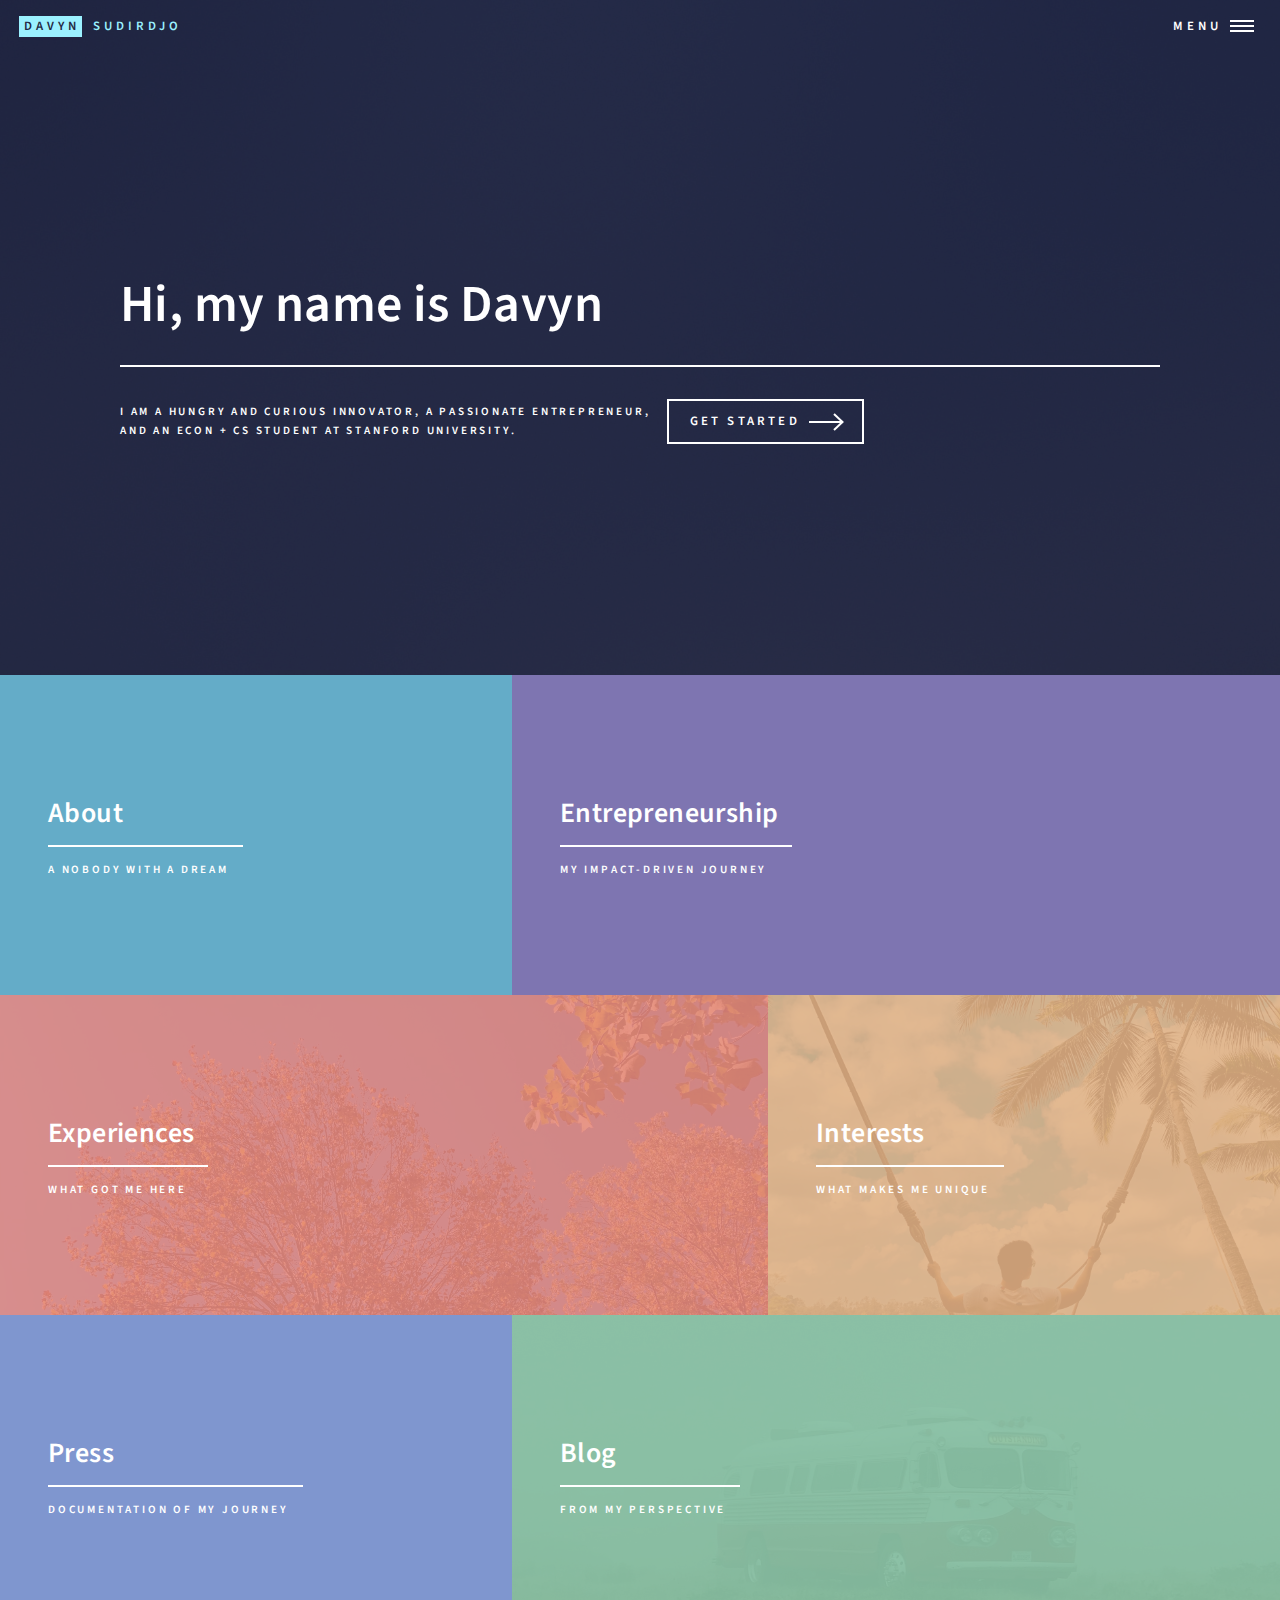
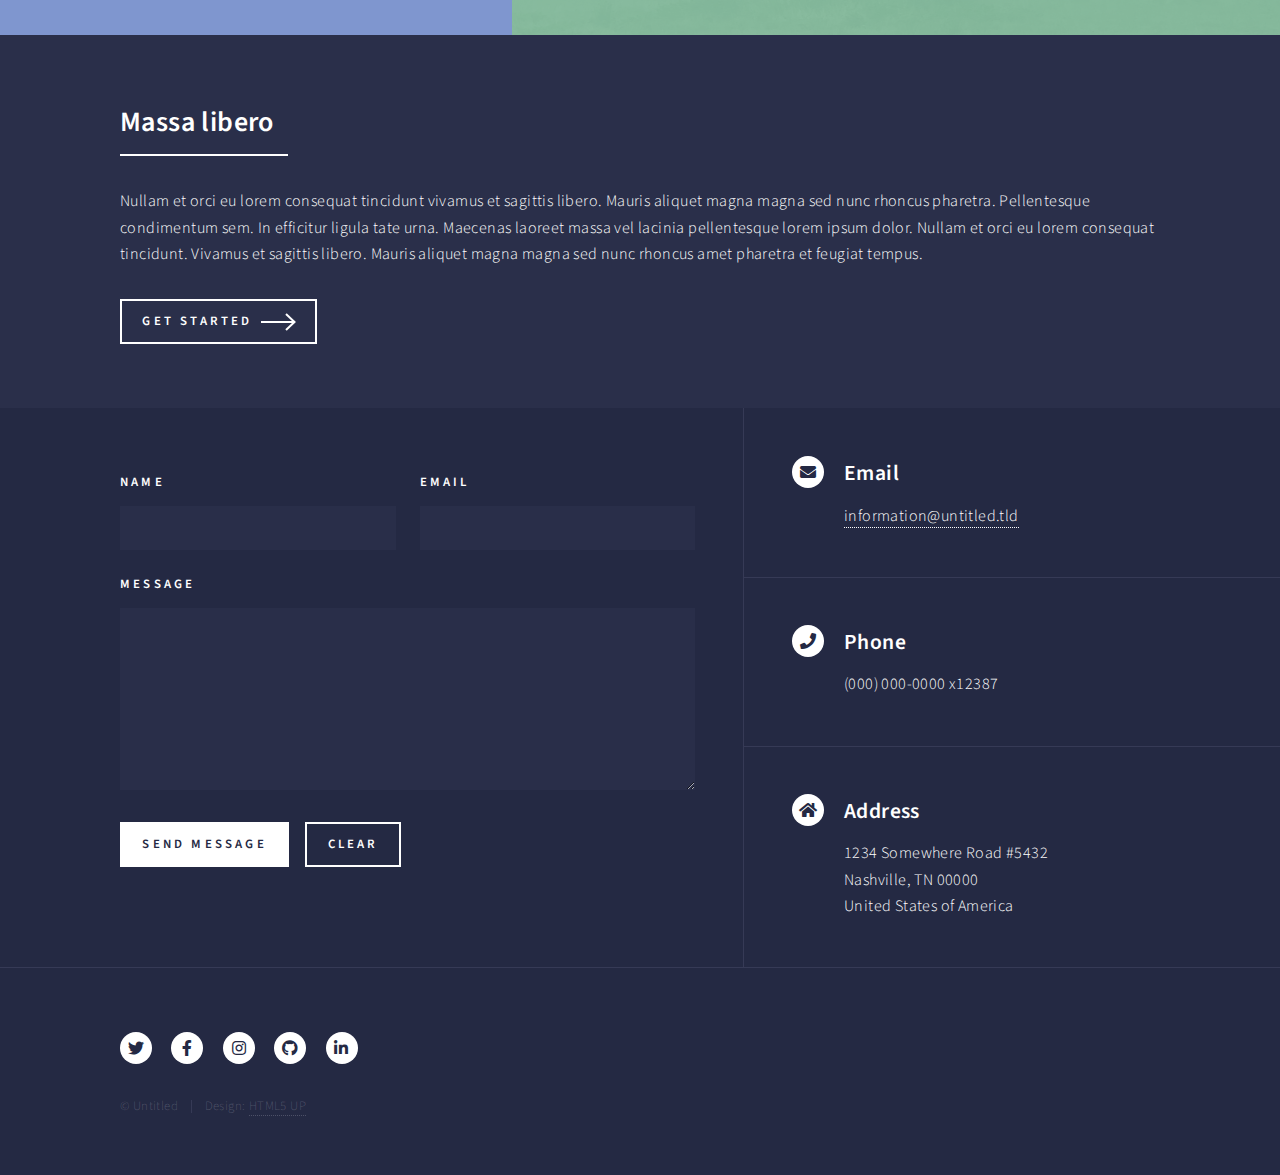
==== index.html @ ccf91339 "Initial Commit" ====
<!DOCTYPE HTML>
<!--
	Forty by HTML5 UP
	html5up.net | @ajlkn
	Free for personal and commercial use under the CCA 3.0 license (html5up.net/license)
-->
<html>
	<head>
		<title>Forty by HTML5 UP</title>
		<meta charset="utf-8" />
		<meta name="viewport" content="width=device-width, initial-scale=1, user-scalable=no" />
		<link rel="stylesheet" href="assets/css/main.css" />
		<noscript><link rel="stylesheet" href="assets/css/noscript.css" /></noscript>
	</head>
	<body class="is-preload">

		<!-- Wrapper -->
			<div id="wrapper">

				<!-- Header -->
					<header id="header" class="alt">
						<a href="index.html" class="logo"><strong>Davyn</strong> <span>Sudirdjo</span></a>
						<nav>
							<a href="#menu">Menu</a>
						</nav>
					</header>

				<!-- Menu -->
					<nav id="menu">
						<ul class="links">
							<li><a href="index.html">Home</a></li>
							<li><a href="landing.html">Landing</a></li>
							<li><a href="generic.html">Generic</a></li>
							<li><a href="elements.html">Elements</a></li>
						</ul>
						<ul class="actions stacked">
							<li><a href="#" class="button primary fit">Get Started</a></li>
							<li><a href="#" class="button fit">Log In</a></li>
						</ul>
					</nav>

				<!-- Banner -->
					<section id="banner" class="major">
						<div class="inner">
							<header class="major">
								<h1>Hi, my name is Davyn</h1>
							</header>
							<div class="content">
								<p>I am a hungry and curious innovator, a passionate entrepreneur, <br />
								and an econ + CS student at Stanford University.</p>
								<ul class="actions">
									<li><a href="#one" class="button next scrolly">Get Started</a></li>
								</ul>
							</div>
						</div>
					</section>

				<!-- Main -->
					<div id="main">

						<!-- One -->
							<section id="one" class="tiles">
								<article>
									<span class="image">
										<img src="images/2.jpg" alt="" />
									</span>
									<header class="major">
										<h3><a href="landing.html" class="link">About</a></h3>
										<p>A nobody with a dream</p>
									</header>
								</article>
								<article>
									<span class="image">
										<img src="images/1.jpg" alt="" />
									</span>
									<header class="major">
										<h3><a href="landing.html" class="link">Entrepreneurship</a></h3>
										<p>my impact-driven journey</p>
									</header>
								</article>
								<article>
									<span class="image">
										<img src="images/8.jpg" alt="" />
									</span>
									<header class="major">
										<h3><a href="landing.html" class="link">Experiences</a></h3>
										<p>what got me here</p>
									</header>
								</article>
								<article>
									<span class="image">
										<img src="images/3.jpg" alt="" />
									</span>
									<header class="major">
										<h3><a href="landing.html" class="link">Interests</a></h3>
										<p>what makes me unique</p>
									</header>
								</article>
								<article>
									<span class="image">
										<img src="images/4.jpg" alt="" />
									</span>
									<header class="major">
										<h3><a href="landing.html" class="link">Press</a></h3>
										<p>documentation of my journey</p>
									</header>
								</article>
								<article>
									<span class="image">
										<img src="images/6.jpg" alt="" />
									</span>
									<header class="major">
										<h3><a href="landing.html" class="link">Blog</a></h3>
										<p>from my perspective</p>
									</header>
								</article>
							</section>

						<!-- Two -->
							<section id="two">
								<div class="inner">
									<header class="major">
										<h2>Massa libero</h2>
									</header>
									<p>Nullam et orci eu lorem consequat tincidunt vivamus et sagittis libero. Mauris aliquet magna magna sed nunc rhoncus pharetra. Pellentesque condimentum sem. In efficitur ligula tate urna. Maecenas laoreet massa vel lacinia pellentesque lorem ipsum dolor. Nullam et orci eu lorem consequat tincidunt. Vivamus et sagittis libero. Mauris aliquet magna magna sed nunc rhoncus amet pharetra et feugiat tempus.</p>
									<ul class="actions">
										<li><a href="landing.html" class="button next">Get Started</a></li>
									</ul>
								</div>
							</section>

					</div>

				<!-- Contact -->
					<section id="contact">
						<div class="inner">
							<section>
								<form method="post" action="#">
									<div class="fields">
										<div class="field half">
											<label for="name">Name</label>
											<input type="text" name="name" id="name" />
										</div>
										<div class="field half">
											<label for="email">Email</label>
											<input type="text" name="email" id="email" />
										</div>
										<div class="field">
											<label for="message">Message</label>
											<textarea name="message" id="message" rows="6"></textarea>
										</div>
									</div>
									<ul class="actions">
										<li><input type="submit" value="Send Message" class="primary" /></li>
										<li><input type="reset" value="Clear" /></li>
									</ul>
								</form>
							</section>
							<section class="split">
								<section>
									<div class="contact-method">
										<span class="icon solid alt fa-envelope"></span>
										<h3>Email</h3>
										<a href="#">information@untitled.tld</a>
									</div>
								</section>
								<section>
									<div class="contact-method">
										<span class="icon solid alt fa-phone"></span>
										<h3>Phone</h3>
										<span>(000) 000-0000 x12387</span>
									</div>
								</section>
								<section>
									<div class="contact-method">
										<span class="icon solid alt fa-home"></span>
										<h3>Address</h3>
										<span>1234 Somewhere Road #5432<br />
										Nashville, TN 00000<br />
										United States of America</span>
									</div>
								</section>
							</section>
						</div>
					</section>

				<!-- Footer -->
					<footer id="footer">
						<div class="inner">
							<ul class="icons">
								<li><a href="#" class="icon brands alt fa-twitter"><span class="label">Twitter</span></a></li>
								<li><a href="#" class="icon brands alt fa-facebook-f"><span class="label">Facebook</span></a></li>
								<li><a href="#" class="icon brands alt fa-instagram"><span class="label">Instagram</span></a></li>
								<li><a href="#" class="icon brands alt fa-github"><span class="label">GitHub</span></a></li>
								<li><a href="#" class="icon brands alt fa-linkedin-in"><span class="label">LinkedIn</span></a></li>
							</ul>
							<ul class="copyright">
								<li>&copy; Untitled</li><li>Design: <a href="https://html5up.net">HTML5 UP</a></li>
							</ul>
						</div>
					</footer>

			</div>

		<!-- Scripts -->
			<script src="assets/js/jquery.min.js"></script>
			<script src="assets/js/jquery.scrolly.min.js"></script>
			<script src="assets/js/jquery.scrollex.min.js"></script>
			<script src="assets/js/browser.min.js"></script>
			<script src="assets/js/breakpoints.min.js"></script>
			<script src="assets/js/util.js"></script>
			<script src="assets/js/main.js"></script>

	</body>
</html>
---- assets/css/main.css ----
@import url(fontawesome-all.min.css);
@import url("https://fonts.googleapis.com/css?family=Source+Sans+Pro:300,300italic,600,600italic");

/*
	Forty by HTML5 UP
	html5up.net | @ajlkn
	Free for personal and commercial use under the CCA 3.0 license (html5up.net/license)
*/

html, body, div, span, applet, object,
iframe, h1, h2, h3, h4, h5, h6, p, blockquote,
pre, a, abbr, acronym, address, big, cite,
code, del, dfn, em, img, ins, kbd, q, s, samp,
small, strike, strong, sub, sup, tt, var, b,
u, i, center, dl, dt, dd, ol, ul, li, fieldset,
form, label, legend, table, caption, tbody,
tfoot, thead, tr, th, td, article, aside,
canvas, details, embed, figure, figcaption,
footer, header, hgroup, menu, nav, output, ruby,
section, summary, time, mark, audio, video {
	margin: 0;
	padding: 0;
	border: 0;
	font-size: 100%;
	font: inherit;
	vertical-align: baseline;}

article, aside, details, figcaption, figure,
footer, header, hgroup, menu, nav, section {
	display: block;}

body {
	line-height: 1;
}

ol, ul {
	list-style: none;
}

blockquote, q {
	quotes: none;
}

	blockquote:before, blockquote:after, q:before, q:after {
		content: '';
		content: none;
	}

table {
	border-collapse: collapse;
	border-spacing: 0;
}

body {
	-webkit-text-size-adjust: none;
}

mark {
	background-color: transparent;
	color: inherit;
}

input::-moz-focus-inner {
	border: 0;
	padding: 0;
}

input, select, textarea {
	-moz-appearance: none;
	-webkit-appearance: none;
	-ms-appearance: none;
	appearance: none;
}

/* Basic */

	@-ms-viewport {
		width: device-width;
	}

	body {
		-ms-overflow-style: scrollbar;
	}

	@media screen and (max-width: 480px) {

		html, body {
			min-width: 320px;
		}

	}

	html {
		box-sizing: border-box;
	}

	*, *:before, *:after {
		box-sizing: inherit;
	}

	body {
		background: #242943;
	}

		body.is-preload *, body.is-preload *:before, body.is-preload *:after {
			-moz-animation: none !important;
			-webkit-animation: none !important;
			-ms-animation: none !important;
			animation: none !important;
			-moz-transition: none !important;
			-webkit-transition: none !important;
			-ms-transition: none !important;
			transition: none !important;
		}

/* Type */

	body, input, select, textarea {
		color: #ffffff;
		font-family: "Source Sans Pro", Helvetica, sans-serif;
		font-size: 17pt;
		font-weight: 300;
		letter-spacing: 0.025em;
		line-height: 1.65;
	}

		@media screen and (max-width: 1680px) {

			body, input, select, textarea {
				font-size: 14pt;
			}

		}

		@media screen and (max-width: 1280px) {

			body, input, select, textarea {
				font-size: 12pt;
			}

		}

		@media screen and (max-width: 360px) {

			body, input, select, textarea {
				font-size: 11pt;
			}

		}

	a {
		-moz-transition: color 0.2s ease-in-out, border-bottom-color 0.2s ease-in-out;
		-webkit-transition: color 0.2s ease-in-out, border-bottom-color 0.2s ease-in-out;
		-ms-transition: color 0.2s ease-in-out, border-bottom-color 0.2s ease-in-out;
		transition: color 0.2s ease-in-out, border-bottom-color 0.2s ease-in-out;
		border-bottom: dotted 1px;
		color: inherit;
		text-decoration: none;
	}

		a:hover {
			border-bottom-color: transparent;
			color: #9bf1ff !important;
		}

		a:active {
			color: #53e3fb !important;
		}

	strong, b {
		color: #ffffff;
		font-weight: 600;
	}

	em, i {
		font-style: italic;
	}

	p {
		margin: 0 0 2em 0;
	}

	h1, h2, h3, h4, h5, h6 {
		color: #ffffff;
		font-weight: 600;
		line-height: 1.65;
		margin: 0 0 1em 0;
	}

		h1 a, h2 a, h3 a, h4 a, h5 a, h6 a {
			color: inherit;
			border-bottom: 0;
		}

	h1 {
		font-size: 2.5em;
	}

	h2 {
		font-size: 1.75em;
	}

	h3 {
		font-size: 1.35em;
	}

	h4 {
		font-size: 1.1em;
	}

	h5 {
		font-size: 0.9em;
	}

	h6 {
		font-size: 0.7em;
	}

	@media screen and (max-width: 736px) {

		h1 {
			font-size: 2em;
		}

		h2 {
			font-size: 1.5em;
		}

		h3 {
			font-size: 1.25em;
		}

	}

	sub {
		font-size: 0.8em;
		position: relative;
		top: 0.5em;
	}

	sup {
		font-size: 0.8em;
		position: relative;
		top: -0.5em;
	}

	blockquote {
		border-left: solid 4px rgba(212, 212, 255, 0.1);
		font-style: italic;
		margin: 0 0 2em 0;
		padding: 0.5em 0 0.5em 2em;
	}

	code {
		background: rgba(212, 212, 255, 0.035);
		font-family: "Courier New", monospace;
		font-size: 0.9em;
		margin: 0 0.25em;
		padding: 0.25em 0.65em;
	}

	pre {
		-webkit-overflow-scrolling: touch;
		font-family: "Courier New", monospace;
		font-size: 0.9em;
		margin: 0 0 2em 0;
	}

		pre code {
			display: block;
			line-height: 1.75;
			padding: 1em 1.5em;
			overflow-x: auto;
		}

	hr {
		border: 0;
		border-bottom: solid 1px rgba(212, 212, 255, 0.1);
		margin: 2em 0;
	}

		hr.major {
			margin: 3em 0;
		}

	.align-left {
		text-align: left;
	}

	.align-center {
		text-align: center;
	}

	.align-right {
		text-align: right;
	}

/* Row */

	.row {
		display: flex;
		flex-wrap: wrap;
		box-sizing: border-box;
		align-items: stretch;
	}

		.row > * {
			box-sizing: border-box;
		}

		.row.gtr-uniform > * > :last-child {
			margin-bottom: 0;
		}

		.row.aln-left {
			justify-content: flex-start;
		}

		.row.aln-center {
			justify-content: center;
		}

		.row.aln-right {
			justify-content: flex-end;
		}

		.row.aln-top {
			align-items: flex-start;
		}

		.row.aln-middle {
			align-items: center;
		}

		.row.aln-bottom {
			align-items: flex-end;
		}

		.row > .imp {
			order: -1;
		}

		.row > .col-1 {
			width: 8.33333%;
		}

		.row > .off-1 {
			margin-left: 8.33333%;
		}

		.row > .col-2 {
			width: 16.66667%;
		}

		.row > .off-2 {
			margin-left: 16.66667%;
		}

		.row > .col-3 {
			width: 25%;
		}

		.row > .off-3 {
			margin-left: 25%;
		}

		.row > .col-4 {
			width: 33.33333%;
		}

		.row > .off-4 {
			margin-left: 33.33333%;
		}

		.row > .col-5 {
			width: 41.66667%;
		}

		.row > .off-5 {
			margin-left: 41.66667%;
		}

		.row > .col-6 {
			width: 50%;
		}

		.row > .off-6 {
			margin-left: 50%;
		}

		.row > .col-7 {
			width: 58.33333%;
		}

		.row > .off-7 {
			margin-left: 58.33333%;
		}

		.row > .col-8 {
			width: 66.66667%;
		}

		.row > .off-8 {
			margin-left: 66.66667%;
		}

		.row > .col-9 {
			width: 75%;
		}

		.row > .off-9 {
			margin-left: 75%;
		}

		.row > .col-10 {
			width: 83.33333%;
		}

		.row > .off-10 {
			margin-left: 83.33333%;
		}

		.row > .col-11 {
			width: 91.66667%;
		}

		.row > .off-11 {
			margin-left: 91.66667%;
		}

		.row > .col-12 {
			width: 100%;
		}

		.row > .off-12 {
			margin-left: 100%;
		}

		.row.gtr-0 {
			margin-top: 0;
			margin-left: 0em;
		}

			.row.gtr-0 > * {
				padding: 0 0 0 0em;
			}

			.row.gtr-0.gtr-uniform {
				margin-top: 0em;
			}

				.row.gtr-0.gtr-uniform > * {
					padding-top: 0em;
				}

		.row.gtr-25 {
			margin-top: 0;
			margin-left: -0.5em;
		}

			.row.gtr-25 > * {
				padding: 0 0 0 0.5em;
			}

			.row.gtr-25.gtr-uniform {
				margin-top: -0.5em;
			}

				.row.gtr-25.gtr-uniform > * {
					padding-top: 0.5em;
				}

		.row.gtr-50 {
			margin-top: 0;
			margin-left: -1em;
		}

			.row.gtr-50 > * {
				padding: 0 0 0 1em;
			}

			.row.gtr-50.gtr-uniform {
				margin-top: -1em;
			}

				.row.gtr-50.gtr-uniform > * {
					padding-top: 1em;
				}

		.row {
			margin-top: 0;
			margin-left: -2em;
		}

			.row > * {
				padding: 0 0 0 2em;
			}

			.row.gtr-uniform {
				margin-top: -2em;
			}

				.row.gtr-uniform > * {
					padding-top: 2em;
				}

		.row.gtr-150 {
			margin-top: 0;
			margin-left: -3em;
		}

			.row.gtr-150 > * {
				padding: 0 0 0 3em;
			}

			.row.gtr-150.gtr-uniform {
				margin-top: -3em;
			}

				.row.gtr-150.gtr-uniform > * {
					padding-top: 3em;
				}

		.row.gtr-200 {
			margin-top: 0;
			margin-left: -4em;
		}

			.row.gtr-200 > * {
				padding: 0 0 0 4em;
			}

			.row.gtr-200.gtr-uniform {
				margin-top: -4em;
			}

				.row.gtr-200.gtr-uniform > * {
					padding-top: 4em;
				}

		@media screen and (max-width: 1680px) {

			.row {
				display: flex;
				flex-wrap: wrap;
				box-sizing: border-box;
				align-items: stretch;
			}

				.row > * {
					box-sizing: border-box;
				}

				.row.gtr-uniform > * > :last-child {
					margin-bottom: 0;
				}

				.row.aln-left {
					justify-content: flex-start;
				}

				.row.aln-center {
					justify-content: center;
				}

				.row.aln-right {
					justify-content: flex-end;
				}

				.row.aln-top {
					align-items: flex-start;
				}

				.row.aln-middle {
					align-items: center;
				}

				.row.aln-bottom {
					align-items: flex-end;
				}

				.row > .imp-xlarge {
					order: -1;
				}

				.row > .col-1-xlarge {
					width: 8.33333%;
				}

				.row > .off-1-xlarge {
					margin-left: 8.33333%;
				}

				.row > .col-2-xlarge {
					width: 16.66667%;
				}

				.row > .off-2-xlarge {
					margin-left: 16.66667%;
				}

				.row > .col-3-xlarge {
					width: 25%;
				}

				.row > .off-3-xlarge {
					margin-left: 25%;
				}

				.row > .col-4-xlarge {
					width: 33.33333%;
				}

				.row > .off-4-xlarge {
					margin-left: 33.33333%;
				}

				.row > .col-5-xlarge {
					width: 41.66667%;
				}

				.row > .off-5-xlarge {
					margin-left: 41.66667%;
				}

				.row > .col-6-xlarge {
					width: 50%;
				}

				.row > .off-6-xlarge {
					margin-left: 50%;
				}

				.row > .col-7-xlarge {
					width: 58.33333%;
				}

				.row > .off-7-xlarge {
					margin-left: 58.33333%;
				}

				.row > .col-8-xlarge {
					width: 66.66667%;
				}

				.row > .off-8-xlarge {
					margin-left: 66.66667%;
				}

				.row > .col-9-xlarge {
					width: 75%;
				}

				.row > .off-9-xlarge {
					margin-left: 75%;
				}

				.row > .col-10-xlarge {
					width: 83.33333%;
				}

				.row > .off-10-xlarge {
					margin-left: 83.33333%;
				}

				.row > .col-11-xlarge {
					width: 91.66667%;
				}

				.row > .off-11-xlarge {
					margin-left: 91.66667%;
				}

				.row > .col-12-xlarge {
					width: 100%;
				}

				.row > .off-12-xlarge {
					margin-left: 100%;
				}

				.row.gtr-0 {
					margin-top: 0;
					margin-left: 0em;
				}

					.row.gtr-0 > * {
						padding: 0 0 0 0em;
					}

					.row.gtr-0.gtr-uniform {
						margin-top: 0em;
					}

						.row.gtr-0.gtr-uniform > * {
							padding-top: 0em;
						}

				.row.gtr-25 {
					margin-top: 0;
					margin-left: -0.5em;
				}

					.row.gtr-25 > * {
						padding: 0 0 0 0.5em;
					}

					.row.gtr-25.gtr-uniform {
						margin-top: -0.5em;
					}

						.row.gtr-25.gtr-uniform > * {
							padding-top: 0.5em;
						}

				.row.gtr-50 {
					margin-top: 0;
					margin-left: -1em;
				}

					.row.gtr-50 > * {
						padding: 0 0 0 1em;
					}

					.row.gtr-50.gtr-uniform {
						margin-top: -1em;
					}

						.row.gtr-50.gtr-uniform > * {
							padding-top: 1em;
						}

				.row {
					margin-top: 0;
					margin-left: -2em;
				}

					.row > * {
						padding: 0 0 0 2em;
					}

					.row.gtr-uniform {
						margin-top: -2em;
					}

						.row.gtr-uniform > * {
							padding-top: 2em;
						}

				.row.gtr-150 {
					margin-top: 0;
					margin-left: -3em;
				}

					.row.gtr-150 > * {
						padding: 0 0 0 3em;
					}

					.row.gtr-150.gtr-uniform {
						margin-top: -3em;
					}

						.row.gtr-150.gtr-uniform > * {
							padding-top: 3em;
						}

				.row.gtr-200 {
					margin-top: 0;
					margin-left: -4em;
				}

					.row.gtr-200 > * {
						padding: 0 0 0 4em;
					}

					.row.gtr-200.gtr-uniform {
						margin-top: -4em;
					}

						.row.gtr-200.gtr-uniform > * {
							padding-top: 4em;
						}

		}

		@media screen and (max-width: 1280px) {

			.row {
				display: flex;
				flex-wrap: wrap;
				box-sizing: border-box;
				align-items: stretch;
			}

				.row > * {
					box-sizing: border-box;
				}

				.row.gtr-uniform > * > :last-child {
					margin-bottom: 0;
				}

				.row.aln-left {
					justify-content: flex-start;
				}

				.row.aln-center {
					justify-content: center;
				}

				.row.aln-right {
					justify-content: flex-end;
				}

				.row.aln-top {
					align-items: flex-start;
				}

				.row.aln-middle {
					align-items: center;
				}

				.row.aln-bottom {
					align-items: flex-end;
				}

				.row > .imp-large {
					order: -1;
				}

				.row > .col-1-large {
					width: 8.33333%;
				}

				.row > .off-1-large {
					margin-left: 8.33333%;
				}

				.row > .col-2-large {
					width: 16.66667%;
				}

				.row > .off-2-large {
					margin-left: 16.66667%;
				}

				.row > .col-3-large {
					width: 25%;
				}

				.row > .off-3-large {
					margin-left: 25%;
				}

				.row > .col-4-large {
					width: 33.33333%;
				}

				.row > .off-4-large {
					margin-left: 33.33333%;
				}

				.row > .col-5-large {
					width: 41.66667%;
				}

				.row > .off-5-large {
					margin-left: 41.66667%;
				}

				.row > .col-6-large {
					width: 50%;
				}

				.row > .off-6-large {
					margin-left: 50%;
				}

				.row > .col-7-large {
					width: 58.33333%;
				}

				.row > .off-7-large {
					margin-left: 58.33333%;
				}

				.row > .col-8-large {
					width: 66.66667%;
				}

				.row > .off-8-large {
					margin-left: 66.66667%;
				}

				.row > .col-9-large {
					width: 75%;
				}

				.row > .off-9-large {
					margin-left: 75%;
				}

				.row > .col-10-large {
					width: 83.33333%;
				}

				.row > .off-10-large {
					margin-left: 83.33333%;
				}

				.row > .col-11-large {
					width: 91.66667%;
				}

				.row > .off-11-large {
					margin-left: 91.66667%;
				}

				.row > .col-12-large {
					width: 100%;
				}

				.row > .off-12-large {
					margin-left: 100%;
				}

				.row.gtr-0 {
					margin-top: 0;
					margin-left: 0em;
				}

					.row.gtr-0 > * {
						padding: 0 0 0 0em;
					}

					.row.gtr-0.gtr-uniform {
						margin-top: 0em;
					}

						.row.gtr-0.gtr-uniform > * {
							padding-top: 0em;
						}

				.row.gtr-25 {
					margin-top: 0;
					margin-left: -0.375em;
				}

					.row.gtr-25 > * {
						padding: 0 0 0 0.375em;
					}

					.row.gtr-25.gtr-uniform {
						margin-top: -0.375em;
					}

						.row.gtr-25.gtr-uniform > * {
							padding-top: 0.375em;
						}

				.row.gtr-50 {
					margin-top: 0;
					margin-left: -0.75em;
				}

					.row.gtr-50 > * {
						padding: 0 0 0 0.75em;
					}

					.row.gtr-50.gtr-uniform {
						margin-top: -0.75em;
					}

						.row.gtr-50.gtr-uniform > * {
							padding-top: 0.75em;
						}

				.row {
					margin-top: 0;
					margin-left: -1.5em;
				}

					.row > * {
						padding: 0 0 0 1.5em;
					}

					.row.gtr-uniform {
						margin-top: -1.5em;
					}

						.row.gtr-uniform > * {
							padding-top: 1.5em;
						}

				.row.gtr-150 {
					margin-top: 0;
					margin-left: -2.25em;
				}

					.row.gtr-150 > * {
						padding: 0 0 0 2.25em;
					}

					.row.gtr-150.gtr-uniform {
						margin-top: -2.25em;
					}

						.row.gtr-150.gtr-uniform > * {
							padding-top: 2.25em;
						}

				.row.gtr-200 {
					margin-top: 0;
					margin-left: -3em;
				}

					.row.gtr-200 > * {
						padding: 0 0 0 3em;
					}

					.row.gtr-200.gtr-uniform {
						margin-top: -3em;
					}

						.row.gtr-200.gtr-uniform > * {
							padding-top: 3em;
						}

		}

		@media screen and (max-width: 980px) {

			.row {
				display: flex;
				flex-wrap: wrap;
				box-sizing: border-box;
				align-items: stretch;
			}

				.row > * {
					box-sizing: border-box;
				}

				.row.gtr-uniform > * > :last-child {
					margin-bottom: 0;
				}

				.row.aln-left {
					justify-content: flex-start;
				}

				.row.aln-center {
					justify-content: center;
				}

				.row.aln-right {
					justify-content: flex-end;
				}

				.row.aln-top {
					align-items: flex-start;
				}

				.row.aln-middle {
					align-items: center;
				}

				.row.aln-bottom {
					align-items: flex-end;
				}

				.row > .imp-medium {
					order: -1;
				}

				.row > .col-1-medium {
					width: 8.33333%;
				}

				.row > .off-1-medium {
					margin-left: 8.33333%;
				}

				.row > .col-2-medium {
					width: 16.66667%;
				}

				.row > .off-2-medium {
					margin-left: 16.66667%;
				}

				.row > .col-3-medium {
					width: 25%;
				}

				.row > .off-3-medium {
					margin-left: 25%;
				}

				.row > .col-4-medium {
					width: 33.33333%;
				}

				.row > .off-4-medium {
					margin-left: 33.33333%;
				}

				.row > .col-5-medium {
					width: 41.66667%;
				}

				.row > .off-5-medium {
					margin-left: 41.66667%;
				}

				.row > .col-6-medium {
					width: 50%;
				}

				.row > .off-6-medium {
					margin-left: 50%;
				}

				.row > .col-7-medium {
					width: 58.33333%;
				}

				.row > .off-7-medium {
					margin-left: 58.33333%;
				}

				.row > .col-8-medium {
					width: 66.66667%;
				}

				.row > .off-8-medium {
					margin-left: 66.66667%;
				}

				.row > .col-9-medium {
					width: 75%;
				}

				.row > .off-9-medium {
					margin-left: 75%;
				}

				.row > .col-10-medium {
					width: 83.33333%;
				}

				.row > .off-10-medium {
					margin-left: 83.33333%;
				}

				.row > .col-11-medium {
					width: 91.66667%;
				}

				.row > .off-11-medium {
					margin-left: 91.66667%;
				}

				.row > .col-12-medium {
					width: 100%;
				}

				.row > .off-12-medium {
					margin-left: 100%;
				}

				.row.gtr-0 {
					margin-top: 0;
					margin-left: 0em;
				}

					.row.gtr-0 > * {
						padding: 0 0 0 0em;
					}

					.row.gtr-0.gtr-uniform {
						margin-top: 0em;
					}

						.row.gtr-0.gtr-uniform > * {
							padding-top: 0em;
						}

				.row.gtr-25 {
					margin-top: 0;
					margin-left: -0.375em;
				}

					.row.gtr-25 > * {
						padding: 0 0 0 0.375em;
					}

					.row.gtr-25.gtr-uniform {
						margin-top: -0.375em;
					}

						.row.gtr-25.gtr-uniform > * {
							padding-top: 0.375em;
						}

				.row.gtr-50 {
					margin-top: 0;
					margin-left: -0.75em;
				}

					.row.gtr-50 > * {
						padding: 0 0 0 0.75em;
					}

					.row.gtr-50.gtr-uniform {
						margin-top: -0.75em;
					}

						.row.gtr-50.gtr-uniform > * {
							padding-top: 0.75em;
						}

				.row {
					margin-top: 0;
					margin-left: -1.5em;
				}

					.row > * {
						padding: 0 0 0 1.5em;
					}

					.row.gtr-uniform {
						margin-top: -1.5em;
					}

						.row.gtr-uniform > * {
							padding-top: 1.5em;
						}

				.row.gtr-150 {
					margin-top: 0;
					margin-left: -2.25em;
				}

					.row.gtr-150 > * {
						padding: 0 0 0 2.25em;
					}

					.row.gtr-150.gtr-uniform {
						margin-top: -2.25em;
					}

						.row.gtr-150.gtr-uniform > * {
							padding-top: 2.25em;
						}

				.row.gtr-200 {
					margin-top: 0;
					margin-left: -3em;
				}

					.row.gtr-200 > * {
						padding: 0 0 0 3em;
					}

					.row.gtr-200.gtr-uniform {
						margin-top: -3em;
					}

						.row.gtr-200.gtr-uniform > * {
							padding-top: 3em;
						}

		}

		@media screen and (max-width: 736px) {

			.row {
				display: flex;
				flex-wrap: wrap;
				box-sizing: border-box;
				align-items: stretch;
			}

				.row > * {
					box-sizing: border-box;
				}

				.row.gtr-uniform > * > :last-child {
					margin-bottom: 0;
				}

				.row.aln-left {
					justify-content: flex-start;
				}

				.row.aln-center {
					justify-content: center;
				}

				.row.aln-right {
					justify-content: flex-end;
				}

				.row.aln-top {
					align-items: flex-start;
				}

				.row.aln-middle {
					align-items: center;
				}

				.row.aln-bottom {
					align-items: flex-end;
				}

				.row > .imp-small {
					order: -1;
				}

				.row > .col-1-small {
					width: 8.33333%;
				}

				.row > .off-1-small {
					margin-left: 8.33333%;
				}

				.row > .col-2-small {
					width: 16.66667%;
				}

				.row > .off-2-small {
					margin-left: 16.66667%;
				}

				.row > .col-3-small {
					width: 25%;
				}

				.row > .off-3-small {
					margin-left: 25%;
				}

				.row > .col-4-small {
					width: 33.33333%;
				}

				.row > .off-4-small {
					margin-left: 33.33333%;
				}

				.row > .col-5-small {
					width: 41.66667%;
				}

				.row > .off-5-small {
					margin-left: 41.66667%;
				}

				.row > .col-6-small {
					width: 50%;
				}

				.row > .off-6-small {
					margin-left: 50%;
				}

				.row > .col-7-small {
					width: 58.33333%;
				}

				.row > .off-7-small {
					margin-left: 58.33333%;
				}

				.row > .col-8-small {
					width: 66.66667%;
				}

				.row > .off-8-small {
					margin-left: 66.66667%;
				}

				.row > .col-9-small {
					width: 75%;
				}

				.row > .off-9-small {
					margin-left: 75%;
				}

				.row > .col-10-small {
					width: 83.33333%;
				}

				.row > .off-10-small {
					margin-left: 83.33333%;
				}

				.row > .col-11-small {
					width: 91.66667%;
				}

				.row > .off-11-small {
					margin-left: 91.66667%;
				}

				.row > .col-12-small {
					width: 100%;
				}

				.row > .off-12-small {
					margin-left: 100%;
				}

				.row.gtr-0 {
					margin-top: 0;
					margin-left: 0em;
				}

					.row.gtr-0 > * {
						padding: 0 0 0 0em;
					}

					.row.gtr-0.gtr-uniform {
						margin-top: 0em;
					}

						.row.gtr-0.gtr-uniform > * {
							padding-top: 0em;
						}

				.row.gtr-25 {
					margin-top: 0;
					margin-left: -0.3125em;
				}

					.row.gtr-25 > * {
						padding: 0 0 0 0.3125em;
					}

					.row.gtr-25.gtr-uniform {
						margin-top: -0.3125em;
					}

						.row.gtr-25.gtr-uniform > * {
							padding-top: 0.3125em;
						}

				.row.gtr-50 {
					margin-top: 0;
					margin-left: -0.625em;
				}

					.row.gtr-50 > * {
						padding: 0 0 0 0.625em;
					}

					.row.gtr-50.gtr-uniform {
						margin-top: -0.625em;
					}

						.row.gtr-50.gtr-uniform > * {
							padding-top: 0.625em;
						}

				.row {
					margin-top: 0;
					margin-left: -1.25em;
				}

					.row > * {
						padding: 0 0 0 1.25em;
					}

					.row.gtr-uniform {
						margin-top: -1.25em;
					}

						.row.gtr-uniform > * {
							padding-top: 1.25em;
						}

				.row.gtr-150 {
					margin-top: 0;
					margin-left: -1.875em;
				}

					.row.gtr-150 > * {
						padding: 0 0 0 1.875em;
					}

					.row.gtr-150.gtr-uniform {
						margin-top: -1.875em;
					}

						.row.gtr-150.gtr-uniform > * {
							padding-top: 1.875em;
						}

				.row.gtr-200 {
					margin-top: 0;
					margin-left: -2.5em;
				}

					.row.gtr-200 > * {
						padding: 0 0 0 2.5em;
					}

					.row.gtr-200.gtr-uniform {
						margin-top: -2.5em;
					}

						.row.gtr-200.gtr-uniform > * {
							padding-top: 2.5em;
						}

		}

		@media screen and (max-width: 480px) {

			.row {
				display: flex;
				flex-wrap: wrap;
				box-sizing: border-box;
				align-items: stretch;
			}

				.row > * {
					box-sizing: border-box;
				}

				.row.gtr-uniform > * > :last-child {
					margin-bottom: 0;
				}

				.row.aln-left {
					justify-content: flex-start;
				}

				.row.aln-center {
					justify-content: center;
				}

				.row.aln-right {
					justify-content: flex-end;
				}

				.row.aln-top {
					align-items: flex-start;
				}

				.row.aln-middle {
					align-items: center;
				}

				.row.aln-bottom {
					align-items: flex-end;
				}

				.row > .imp-xsmall {
					order: -1;
				}

				.row > .col-1-xsmall {
					width: 8.33333%;
				}

				.row > .off-1-xsmall {
					margin-left: 8.33333%;
				}

				.row > .col-2-xsmall {
					width: 16.66667%;
				}

				.row > .off-2-xsmall {
					margin-left: 16.66667%;
				}

				.row > .col-3-xsmall {
					width: 25%;
				}

				.row > .off-3-xsmall {
					margin-left: 25%;
				}

				.row > .col-4-xsmall {
					width: 33.33333%;
				}

				.row > .off-4-xsmall {
					margin-left: 33.33333%;
				}

				.row > .col-5-xsmall {
					width: 41.66667%;
				}

				.row > .off-5-xsmall {
					margin-left: 41.66667%;
				}

				.row > .col-6-xsmall {
					width: 50%;
				}

				.row > .off-6-xsmall {
					margin-left: 50%;
				}

				.row > .col-7-xsmall {
					width: 58.33333%;
				}

				.row > .off-7-xsmall {
					margin-left: 58.33333%;
				}

				.row > .col-8-xsmall {
					width: 66.66667%;
				}

				.row > .off-8-xsmall {
					margin-left: 66.66667%;
				}

				.row > .col-9-xsmall {
					width: 75%;
				}

				.row > .off-9-xsmall {
					margin-left: 75%;
				}

				.row > .col-10-xsmall {
					width: 83.33333%;
				}

				.row > .off-10-xsmall {
					margin-left: 83.33333%;
				}

				.row > .col-11-xsmall {
					width: 91.66667%;
				}

				.row > .off-11-xsmall {
					margin-left: 91.66667%;
				}

				.row > .col-12-xsmall {
					width: 100%;
				}

				.row > .off-12-xsmall {
					margin-left: 100%;
				}

				.row.gtr-0 {
					margin-top: 0;
					margin-left: 0em;
				}

					.row.gtr-0 > * {
						padding: 0 0 0 0em;
					}

					.row.gtr-0.gtr-uniform {
						margin-top: 0em;
					}

						.row.gtr-0.gtr-uniform > * {
							padding-top: 0em;
						}

				.row.gtr-25 {
					margin-top: 0;
					margin-left: -0.3125em;
				}

					.row.gtr-25 > * {
						padding: 0 0 0 0.3125em;
					}

					.row.gtr-25.gtr-uniform {
						margin-top: -0.3125em;
					}

						.row.gtr-25.gtr-uniform > * {
							padding-top: 0.3125em;
						}

				.row.gtr-50 {
					margin-top: 0;
					margin-left: -0.625em;
				}

					.row.gtr-50 > * {
						padding: 0 0 0 0.625em;
					}

					.row.gtr-50.gtr-uniform {
						margin-top: -0.625em;
					}

						.row.gtr-50.gtr-uniform > * {
							padding-top: 0.625em;
						}

				.row {
					margin-top: 0;
					margin-left: -1.25em;
				}

					.row > * {
						padding: 0 0 0 1.25em;
					}

					.row.gtr-uniform {
						margin-top: -1.25em;
					}

						.row.gtr-uniform > * {
							padding-top: 1.25em;
						}

				.row.gtr-150 {
					margin-top: 0;
					margin-left: -1.875em;
				}

					.row.gtr-150 > * {
						padding: 0 0 0 1.875em;
					}

					.row.gtr-150.gtr-uniform {
						margin-top: -1.875em;
					}

						.row.gtr-150.gtr-uniform > * {
							padding-top: 1.875em;
						}

				.row.gtr-200 {
					margin-top: 0;
					margin-left: -2.5em;
				}

					.row.gtr-200 > * {
						padding: 0 0 0 2.5em;
					}

					.row.gtr-200.gtr-uniform {
						margin-top: -2.5em;
					}

						.row.gtr-200.gtr-uniform > * {
							padding-top: 2.5em;
						}

		}

/* Section/Article */

	section.special, article.special {
		text-align: center;
	}

	header.major {
		width: -moz-max-content;
		width: -webkit-max-content;
		width: -ms-max-content;
		width: max-content;
		margin-bottom: 2em;
	}

		header.major > :first-child {
			margin-bottom: 0;
			width: calc(100% + 0.5em);
		}

			header.major > :first-child:after {
				content: '';
				background-color: #ffffff;
				display: block;
				height: 2px;
				margin: 0.325em 0 0.5em 0;
				width: 100%;
			}

		header.major > p {
			font-size: 0.7em;
			font-weight: 600;
			letter-spacing: 0.25em;
			margin-bottom: 0;
			text-transform: uppercase;
		}

		body.is-ie header.major > :first-child:after {
			max-width: 9em;
		}

		body.is-ie header.major > h1:after {
			max-width: 100% !important;
		}

	@media screen and (max-width: 736px) {

		header.major > p br {
			display: none;
		}

	}

/* Form */

	form {
		margin: 0 0 2em 0;
	}

		form > :last-child {
			margin-bottom: 0;
		}

		form > .fields {
			display: -moz-flex;
			display: -webkit-flex;
			display: -ms-flex;
			display: flex;
			-moz-flex-wrap: wrap;
			-webkit-flex-wrap: wrap;
			-ms-flex-wrap: wrap;
			flex-wrap: wrap;
			width: calc(100% + 3em);
			margin: -1.5em 0 2em -1.5em;
		}

			form > .fields > .field {
				-moz-flex-grow: 0;
				-webkit-flex-grow: 0;
				-ms-flex-grow: 0;
				flex-grow: 0;
				-moz-flex-shrink: 0;
				-webkit-flex-shrink: 0;
				-ms-flex-shrink: 0;
				flex-shrink: 0;
				padding: 1.5em 0 0 1.5em;
				width: calc(100% - 1.5em);
			}

				form > .fields > .field.half {
					width: calc(50% - 0.75em);
				}

				form > .fields > .field.third {
					width: calc(100%/3 - 0.5em);
				}

				form > .fields > .field.quarter {
					width: calc(25% - 0.375em);
				}

		@media screen and (max-width: 480px) {

			form > .fields {
				width: calc(100% + 3em);
				margin: -1.5em 0 2em -1.5em;
			}

				form > .fields > .field {
					padding: 1.5em 0 0 1.5em;
					width: calc(100% - 1.5em);
				}

					form > .fields > .field.half {
						width: calc(100% - 1.5em);
					}

					form > .fields > .field.third {
						width: calc(100% - 1.5em);
					}

					form > .fields > .field.quarter {
						width: calc(100% - 1.5em);
					}

		}

	label {
		color: #ffffff;
		display: block;
		font-size: 0.8em;
		font-weight: 600;
		letter-spacing: 0.25em;
		margin: 0 0 1em 0;
		text-transform: uppercase;
	}

	input[type="text"],
	input[type="password"],
	input[type="email"],
	input[type="tel"],
	input[type="search"],
	input[type="url"],
	select,
	textarea {
		-moz-appearance: none;
		-webkit-appearance: none;
		-ms-appearance: none;
		appearance: none;
		background: rgba(212, 212, 255, 0.035);
		border: none;
		border-radius: 0;
		color: inherit;
		display: block;
		outline: 0;
		padding: 0 1em;
		text-decoration: none;
		width: 100%;
	}

		input[type="text"]:invalid,
		input[type="password"]:invalid,
		input[type="email"]:invalid,
		input[type="tel"]:invalid,
		input[type="search"]:invalid,
		input[type="url"]:invalid,
		select:invalid,
		textarea:invalid {
			box-shadow: none;
		}

		input[type="text"]:focus,
		input[type="password"]:focus,
		input[type="email"]:focus,
		input[type="tel"]:focus,
		input[type="search"]:focus,
		input[type="url"]:focus,
		select:focus,
		textarea:focus {
			border-color: #9bf1ff;
			box-shadow: 0 0 0 2px #9bf1ff;
		}

	select {
		background-image: url("data:image/svg+xml;charset=utf8,%3Csvg xmlns='http://www.w3.org/2000/svg' width='40' height='40' preserveAspectRatio='none' viewBox='0 0 40 40'%3E%3Cpath d='M9.4,12.3l10.4,10.4l10.4-10.4c0.2-0.2,0.5-0.4,0.9-0.4c0.3,0,0.6,0.1,0.9,0.4l3.3,3.3c0.2,0.2,0.4,0.5,0.4,0.9 c0,0.4-0.1,0.6-0.4,0.9L20.7,31.9c-0.2,0.2-0.5,0.4-0.9,0.4c-0.3,0-0.6-0.1-0.9-0.4L4.3,17.3c-0.2-0.2-0.4-0.5-0.4-0.9 c0-0.4,0.1-0.6,0.4-0.9l3.3-3.3c0.2-0.2,0.5-0.4,0.9-0.4S9.1,12.1,9.4,12.3z' fill='rgba(212, 212, 255, 0.1)' /%3E%3C/svg%3E");
		background-size: 1.25rem;
		background-repeat: no-repeat;
		background-position: calc(100% - 1rem) center;
		height: 2.75em;
		padding-right: 2.75em;
		text-overflow: ellipsis;
	}

		select option {
			color: #ffffff;
			background: #242943;
		}

		select:focus::-ms-value {
			background-color: transparent;
		}

		select::-ms-expand {
			display: none;
		}

	input[type="text"],
	input[type="password"],
	input[type="email"],
	input[type="tel"],
	input[type="search"],
	input[type="url"],
	select {
		height: 2.75em;
	}

	textarea {
		padding: 0.75em 1em;
	}

	input[type="checkbox"],
	input[type="radio"] {
		-moz-appearance: none;
		-webkit-appearance: none;
		-ms-appearance: none;
		appearance: none;
		display: block;
		float: left;
		margin-right: -2em;
		opacity: 0;
		width: 1em;
		z-index: -1;
	}

		input[type="checkbox"] + label,
		input[type="radio"] + label {
			text-decoration: none;
			color: #ffffff;
			cursor: pointer;
			display: inline-block;
			font-weight: 300;
			padding-left: 2.65em;
			padding-right: 0.75em;
			position: relative;
		}

			input[type="checkbox"] + label:before,
			input[type="radio"] + label:before {
				-moz-osx-font-smoothing: grayscale;
				-webkit-font-smoothing: antialiased;
				display: inline-block;
				font-style: normal;
				font-variant: normal;
				text-rendering: auto;
				line-height: 1;
				text-transform: none !important;
				font-family: 'Font Awesome 5 Free';
				font-weight: 900;
			}

			input[type="checkbox"] + label:before,
			input[type="radio"] + label:before {
				background: rgba(212, 212, 255, 0.035);
				content: '';
				display: inline-block;
				font-size: 0.8em;
				height: 2.0625em;
				left: 0;
				letter-spacing: 0;
				line-height: 2.0625em;
				position: absolute;
				text-align: center;
				top: 0;
				width: 2.0625em;
			}

		input[type="checkbox"]:checked + label:before,
		input[type="radio"]:checked + label:before {
			background: #ffffff;
			border-color: #9bf1ff;
			content: '\f00c';
			color: #242943;
		}

		input[type="checkbox"]:focus + label:before,
		input[type="radio"]:focus + label:before {
			box-shadow: 0 0 0 2px #9bf1ff;
		}

	input[type="radio"] + label:before {
		border-radius: 100%;
	}

	::-webkit-input-placeholder {
		color: rgba(244, 244, 255, 0.2) !important;
		opacity: 1.0;
	}

	:-moz-placeholder {
		color: rgba(244, 244, 255, 0.2) !important;
		opacity: 1.0;
	}

	::-moz-placeholder {
		color: rgba(244, 244, 255, 0.2) !important;
		opacity: 1.0;
	}

	:-ms-input-placeholder {
		color: rgba(244, 244, 255, 0.2) !important;
		opacity: 1.0;
	}

/* Box */

	.box {
		border: solid 1px rgba(212, 212, 255, 0.1);
		margin-bottom: 2em;
		padding: 1.5em;
	}

		.box > :last-child,
		.box > :last-child > :last-child,
		.box > :last-child > :last-child > :last-child {
			margin-bottom: 0;
		}

		.box.alt {
			border: 0;
			border-radius: 0;
			padding: 0;
		}

/* Icon */

	.icon {
		text-decoration: none;
		border-bottom: none;
		position: relative;
	}

		.icon:before {
			-moz-osx-font-smoothing: grayscale;
			-webkit-font-smoothing: antialiased;
			display: inline-block;
			font-style: normal;
			font-variant: normal;
			text-rendering: auto;
			line-height: 1;
			text-transform: none !important;
			font-family: 'Font Awesome 5 Free';
			font-weight: 400;
		}

		.icon > .label {
			display: none;
		}

		.icon:before {
			line-height: inherit;
		}

		.icon.solid:before {
			font-weight: 900;
		}

		.icon.brands:before {
			font-family: 'Font Awesome 5 Brands';
		}

		.icon.alt:before {
			background-color: #ffffff;
			border-radius: 100%;
			color: #242943;
			display: inline-block;
			height: 2em;
			line-height: 2em;
			text-align: center;
			width: 2em;
		}

	a.icon.alt:before {
		-moz-transition: background-color 0.2s ease-in-out;
		-webkit-transition: background-color 0.2s ease-in-out;
		-ms-transition: background-color 0.2s ease-in-out;
		transition: background-color 0.2s ease-in-out;
	}

	a.icon.alt:hover:before {
		background-color: #6fc3df;
	}

	a.icon.alt:active:before {
		background-color: #37a6cb;
	}

/* Image */

	.image {
		border: 0;
		display: inline-block;
		position: relative;
	}

		.image img {
			display: block;
		}

		.image.left, .image.right {
			max-width: 30%;
		}

			.image.left img, .image.right img {
				width: 100%;
			}

		.image.left {
			float: left;
			margin: 0 1.5em 1.25em 0;
			top: 0.25em;
		}

		.image.right {
			float: right;
			margin: 0 0 1.25em 1.5em;
			top: 0.25em;
		}

		.image.fit {
			display: block;
			margin: 0 0 2em 0;
			width: 100%;
		}

			.image.fit img {
				width: 100%;
			}

		.image.main {
			display: block;
			margin: 2.5em 0;
			width: 100%;
		}

			.image.main img {
				width: 100%;
			}

			@media screen and (max-width: 736px) {

				.image.main {
					margin: 1.5em 0;
				}

			}

/* List */

	ol {
		list-style: decimal;
		margin: 0 0 2em 0;
		padding-left: 1.25em;
	}

		ol li {
			padding-left: 0.25em;
		}

	ul {
		list-style: disc;
		margin: 0 0 2em 0;
		padding-left: 1em;
	}

		ul li {
			padding-left: 0.5em;
		}

		ul.alt {
			list-style: none;
			padding-left: 0;
		}

			ul.alt li {
				border-top: solid 1px rgba(212, 212, 255, 0.1);
				padding: 0.5em 0;
			}

				ul.alt li:first-child {
					border-top: 0;
					padding-top: 0;
				}

	dl {
		margin: 0 0 2em 0;
	}

		dl dt {
			display: block;
			font-weight: 600;
			margin: 0 0 1em 0;
		}

		dl dd {
			margin-left: 2em;
		}

/* Actions */

	ul.actions {
		display: -moz-flex;
		display: -webkit-flex;
		display: -ms-flex;
		display: flex;
		cursor: default;
		list-style: none;
		margin-left: -1em;
		padding-left: 0;
	}

		ul.actions li {
			padding: 0 0 0 1em;
			vertical-align: middle;
		}

		ul.actions.special {
			-moz-justify-content: center;
			-webkit-justify-content: center;
			-ms-justify-content: center;
			justify-content: center;
			width: 100%;
			margin-left: 0;
		}

			ul.actions.special li:first-child {
				padding-left: 0;
			}

		ul.actions.stacked {
			-moz-flex-direction: column;
			-webkit-flex-direction: column;
			-ms-flex-direction: column;
			flex-direction: column;
			margin-left: 0;
		}

			ul.actions.stacked li {
				padding: 1.3em 0 0 0;
			}

				ul.actions.stacked li:first-child {
					padding-top: 0;
				}

		ul.actions.fit {
			width: calc(100% + 1em);
		}

			ul.actions.fit li {
				-moz-flex-grow: 1;
				-webkit-flex-grow: 1;
				-ms-flex-grow: 1;
				flex-grow: 1;
				-moz-flex-shrink: 1;
				-webkit-flex-shrink: 1;
				-ms-flex-shrink: 1;
				flex-shrink: 1;
				width: 100%;
			}

				ul.actions.fit li > * {
					width: 100%;
				}

			ul.actions.fit.stacked {
				width: 100%;
			}

/* Icons */

	ul.icons {
		cursor: default;
		list-style: none;
		padding-left: 0;
	}

		ul.icons li {
			display: inline-block;
			padding: 0 1em 0 0;
		}

			ul.icons li:last-child {
				padding-right: 0;
			}

		@media screen and (max-width: 736px) {

			ul.icons li {
				padding: 0 0.75em 0 0;
			}

		}

/* Pagination */

	ul.pagination {
		cursor: default;
		list-style: none;
		padding-left: 0;
	}

		ul.pagination li {
			display: inline-block;
			padding-left: 0;
			vertical-align: middle;
		}

			ul.pagination li > .page {
				-moz-transition: background-color 0.2s ease-in-out, color 0.2s ease-in-out;
				-webkit-transition: background-color 0.2s ease-in-out, color 0.2s ease-in-out;
				-ms-transition: background-color 0.2s ease-in-out, color 0.2s ease-in-out;
				transition: background-color 0.2s ease-in-out, color 0.2s ease-in-out;
				border-bottom: 0;
				display: inline-block;
				font-size: 0.8em;
				font-weight: 600;
				height: 1.5em;
				line-height: 1.5em;
				margin: 0 0.125em;
				min-width: 1.5em;
				padding: 0 0.5em;
				text-align: center;
			}

				ul.pagination li > .page.active {
					background-color: #ffffff;
					color: #242943;
				}

					ul.pagination li > .page.active:hover {
						background-color: #9bf1ff;
						color: #242943 !important;
					}

					ul.pagination li > .page.active:active {
						background-color: #53e3fb;
					}

			ul.pagination li:first-child {
				padding-right: 0.75em;
			}

			ul.pagination li:last-child {
				padding-left: 0.75em;
			}

		@media screen and (max-width: 480px) {

			ul.pagination li:nth-child(n+2):nth-last-child(n+2) {
				display: none;
			}

			ul.pagination li:first-child {
				padding-right: 0;
			}

		}

/* Table */

	.table-wrapper {
		-webkit-overflow-scrolling: touch;
		overflow-x: auto;
	}

	table {
		margin: 0 0 2em 0;
		width: 100%;
	}

		table tbody tr {
			border: solid 1px rgba(212, 212, 255, 0.1);
			border-left: 0;
			border-right: 0;
		}

			table tbody tr:nth-child(2n + 1) {
				background-color: rgba(212, 212, 255, 0.035);
			}

		table td {
			padding: 0.75em 0.75em;
		}

		table th {
			color: #ffffff;
			font-size: 0.9em;
			font-weight: 600;
			padding: 0 0.75em 0.75em 0.75em;
			text-align: left;
		}

		table thead {
			border-bottom: solid 2px rgba(212, 212, 255, 0.1);
		}

		table tfoot {
			border-top: solid 2px rgba(212, 212, 255, 0.1);
		}

		table.alt {
			border-collapse: separate;
		}

			table.alt tbody tr td {
				border: solid 1px rgba(212, 212, 255, 0.1);
				border-left-width: 0;
				border-top-width: 0;
			}

				table.alt tbody tr td:first-child {
					border-left-width: 1px;
				}

			table.alt tbody tr:first-child td {
				border-top-width: 1px;
			}

			table.alt thead {
				border-bottom: 0;
			}

			table.alt tfoot {
				border-top: 0;
			}

/* Button */

	input[type="submit"],
	input[type="reset"],
	input[type="button"],
	button,
	.button {
		-moz-appearance: none;
		-webkit-appearance: none;
		-ms-appearance: none;
		appearance: none;
		-moz-transition: background-color 0.2s ease-in-out, box-shadow 0.2s ease-in-out, color 0.2s ease-in-out;
		-webkit-transition: background-color 0.2s ease-in-out, box-shadow 0.2s ease-in-out, color 0.2s ease-in-out;
		-ms-transition: background-color 0.2s ease-in-out, box-shadow 0.2s ease-in-out, color 0.2s ease-in-out;
		transition: background-color 0.2s ease-in-out, box-shadow 0.2s ease-in-out, color 0.2s ease-in-out;
		background-color: transparent;
		border: 0;
		border-radius: 0;
		box-shadow: inset 0 0 0 2px #ffffff;
		color: #ffffff;
		cursor: pointer;
		display: inline-block;
		font-size: 0.8em;
		font-weight: 600;
		height: 3.5em;
		letter-spacing: 0.25em;
		line-height: 3.5em;
		padding: 0 1.75em;
		text-align: center;
		text-decoration: none;
		text-transform: uppercase;
		white-space: nowrap;
	}

		input[type="submit"]:hover, input[type="submit"]:active,
		input[type="reset"]:hover,
		input[type="reset"]:active,
		input[type="button"]:hover,
		input[type="button"]:active,
		button:hover,
		button:active,
		.button:hover,
		.button:active {
			box-shadow: inset 0 0 0 2px #9bf1ff;
			color: #9bf1ff;
		}

		input[type="submit"]:active,
		input[type="reset"]:active,
		input[type="button"]:active,
		button:active,
		.button:active {
			background-color: rgba(155, 241, 255, 0.1);
			box-shadow: inset 0 0 0 2px #53e3fb;
			color: #53e3fb;
		}

		input[type="submit"].icon:before,
		input[type="reset"].icon:before,
		input[type="button"].icon:before,
		button.icon:before,
		.button.icon:before {
			margin-right: 0.5em;
		}

		input[type="submit"].fit,
		input[type="reset"].fit,
		input[type="button"].fit,
		button.fit,
		.button.fit {
			width: 100%;
		}

		input[type="submit"].small,
		input[type="reset"].small,
		input[type="button"].small,
		button.small,
		.button.small {
			font-size: 0.6em;
		}

		input[type="submit"].large,
		input[type="reset"].large,
		input[type="button"].large,
		button.large,
		.button.large {
			font-size: 1.25em;
			height: 3em;
			line-height: 3em;
		}

		input[type="submit"].next,
		input[type="reset"].next,
		input[type="button"].next,
		button.next,
		.button.next {
			padding-right: 4.5em;
			position: relative;
		}

			input[type="submit"].next:before, input[type="submit"].next:after,
			input[type="reset"].next:before,
			input[type="reset"].next:after,
			input[type="button"].next:before,
			input[type="button"].next:after,
			button.next:before,
			button.next:after,
			.button.next:before,
			.button.next:after {
				-moz-transition: opacity 0.2s ease-in-out;
				-webkit-transition: opacity 0.2s ease-in-out;
				-ms-transition: opacity 0.2s ease-in-out;
				transition: opacity 0.2s ease-in-out;
				background-position: center right;
				background-repeat: no-repeat;
				background-size: 36px 24px;
				content: '';
				display: block;
				height: 100%;
				position: absolute;
				right: 1.5em;
				top: 0;
				vertical-align: middle;
				width: 36px;
			}

			input[type="submit"].next:before,
			input[type="reset"].next:before,
			input[type="button"].next:before,
			button.next:before,
			.button.next:before {
				background-image: url("data:image/svg+xml;charset=utf8,%3Csvg xmlns='http://www.w3.org/2000/svg' xmlns:xlink='http://www.w3.org/1999/xlink' width='36px' height='24px' viewBox='0 0 36 24' zoomAndPan='disable'%3E%3Cstyle%3Eline %7B stroke: %23ffffff%3B stroke-width: 2px%3B %7D%3C/style%3E%3Cline x1='0' y1='12' x2='34' y2='12' /%3E%3Cline x1='25' y1='4' x2='34' y2='12.5' /%3E%3Cline x1='25' y1='20' x2='34' y2='11.5' /%3E%3C/svg%3E");
			}

			input[type="submit"].next:after,
			input[type="reset"].next:after,
			input[type="button"].next:after,
			button.next:after,
			.button.next:after {
				background-image: url("data:image/svg+xml;charset=utf8,%3Csvg xmlns='http://www.w3.org/2000/svg' xmlns:xlink='http://www.w3.org/1999/xlink' width='36px' height='24px' viewBox='0 0 36 24' zoomAndPan='disable'%3E%3Cstyle%3Eline %7B stroke: %239bf1ff%3B stroke-width: 2px%3B %7D%3C/style%3E%3Cline x1='0' y1='12' x2='34' y2='12' /%3E%3Cline x1='25' y1='4' x2='34' y2='12.5' /%3E%3Cline x1='25' y1='20' x2='34' y2='11.5' /%3E%3C/svg%3E");
				opacity: 0;
				z-index: 1;
			}

			input[type="submit"].next:hover:after, input[type="submit"].next:active:after,
			input[type="reset"].next:hover:after,
			input[type="reset"].next:active:after,
			input[type="button"].next:hover:after,
			input[type="button"].next:active:after,
			button.next:hover:after,
			button.next:active:after,
			.button.next:hover:after,
			.button.next:active:after {
				opacity: 1;
			}

			@media screen and (max-width: 1280px) {

				input[type="submit"].next,
				input[type="reset"].next,
				input[type="button"].next,
				button.next,
				.button.next {
					padding-right: 5em;
				}

			}

		input[type="submit"].primary,
		input[type="reset"].primary,
		input[type="button"].primary,
		button.primary,
		.button.primary {
			background-color: #ffffff;
			box-shadow: none;
			color: #242943;
		}

			input[type="submit"].primary:hover, input[type="submit"].primary:active,
			input[type="reset"].primary:hover,
			input[type="reset"].primary:active,
			input[type="button"].primary:hover,
			input[type="button"].primary:active,
			button.primary:hover,
			button.primary:active,
			.button.primary:hover,
			.button.primary:active {
				background-color: #9bf1ff;
				color: #242943 !important;
			}

			input[type="submit"].primary:active,
			input[type="reset"].primary:active,
			input[type="button"].primary:active,
			button.primary:active,
			.button.primary:active {
				background-color: #53e3fb;
			}

		input[type="submit"].disabled, input[type="submit"]:disabled,
		input[type="reset"].disabled,
		input[type="reset"]:disabled,
		input[type="button"].disabled,
		input[type="button"]:disabled,
		button.disabled,
		button:disabled,
		.button.disabled,
		.button:disabled {
			pointer-events: none;
			cursor: default;
			opacity: 0.25;
		}

/* Tiles */

	.tiles {
		display: -moz-flex;
		display: -webkit-flex;
		display: -ms-flex;
		display: flex;
		-moz-flex-wrap: wrap;
		-webkit-flex-wrap: wrap;
		-ms-flex-wrap: wrap;
		flex-wrap: wrap;
		border-top: 0 !important;
	}

		.tiles + * {
			border-top: 0 !important;
		}

		.tiles article {
			-moz-align-items: center;
			-webkit-align-items: center;
			-ms-align-items: center;
			align-items: center;
			display: -moz-flex;
			display: -webkit-flex;
			display: -ms-flex;
			display: flex;
			-moz-transition: -moz-transform 0.25s ease, opacity 0.25s ease, -moz-filter 1s ease, -webkit-filter 1s ease;
			-webkit-transition: -webkit-transform 0.25s ease, opacity 0.25s ease, -webkit-filter 1s ease, -webkit-filter 1s ease;
			-ms-transition: -ms-transform 0.25s ease, opacity 0.25s ease, -ms-filter 1s ease, -webkit-filter 1s ease;
			transition: transform 0.25s ease, opacity 0.25s ease, filter 1s ease, -webkit-filter 1s ease;
			padding: 4em 4em 2em 4em ;
			background-position: center;
			background-repeat: no-repeat;
			background-size: cover;
			cursor: default;
			height: 60vh;
			max-height: 40em;
			min-height: 23em;
			overflow: hidden;
			position: relative;
			width: 40%;
		}

			.tiles article .image {
				display: none;
			}

			.tiles article header {
				position: relative;
				z-index: 3;
			}

			.tiles article h3 {
				font-size: 1.75em;
			}

				.tiles article h3 a:hover {
					color: inherit !important;
				}

			.tiles article .link.primary {
				border: 0;
				height: 100%;
				left: 0;
				position: absolute;
				top: 0;
				width: 100%;
				z-index: 4;
			}

			.tiles article:before {
				-moz-transition: opacity 0.5s ease;
				-webkit-transition: opacity 0.5s ease;
				-ms-transition: opacity 0.5s ease;
				transition: opacity 0.5s ease;
				bottom: 0;
				content: '';
				display: block;
				height: 100%;
				left: 0;
				opacity: 0.85;
				position: absolute;
				width: 100%;
				z-index: 2;
			}

			.tiles article:after {
				background-color: rgba(36, 41, 67, 0.25);
				content: '';
				display: block;
				height: 100%;
				left: 0;
				position: absolute;
				top: 0;
				width: 100%;
				z-index: 1;
			}

			.tiles article:hover:before {
				opacity: 0;
			}

			.tiles article.is-transitioning {
				-moz-transform: scale(0.95);
				-webkit-transform: scale(0.95);
				-ms-transform: scale(0.95);
				transform: scale(0.95);
				-moz-filter: blur(0.5em);
				-webkit-filter: blur(0.5em);
				-ms-filter: blur(0.5em);
				filter: blur(0.5em);
				opacity: 0;
			}

			.tiles article:nth-child(4n - 1), .tiles article:nth-child(4n - 2) {
				width: 60%;
			}

			.tiles article:nth-child(6n - 5):before {
				background-color: #6fc3df;
			}

			.tiles article:nth-child(6n - 4):before {
				background-color: #8d82c4;
			}

			.tiles article:nth-child(6n - 3):before {
				background-color: #ec8d81;
			}

			.tiles article:nth-child(6n - 2):before {
				background-color: #e7b788;
			}

			.tiles article:nth-child(6n - 1):before {
				background-color: #8ea9e8;
			}

			.tiles article:nth-child(6n):before {
				background-color: #87c5a4;
			}

		@media screen and (max-width: 1280px) {

			.tiles article {
				padding: 4em 3em 2em 3em ;
				height: 30vh;
				max-height: 30em;
				min-height: 20em;
			}

		}

		@media screen and (max-width: 980px) {

			.tiles article {
				width: 50% !important;
			}

		}

		@media screen and (max-width: 736px) {

			.tiles article {
				padding: 3em 1.5em 1em 1.5em ;
				height: 16em;
				max-height: none;
				min-height: 0;
			}

				.tiles article h3 {
					font-size: 1.5em;
				}

		}

		@media screen and (max-width: 480px) {

			.tiles {
				display: block;
			}

				.tiles article {
					height: 20em;
					width: 100% !important;
				}

		}

/* Contact Method */

	.contact-method {
		margin: 0 0 2em 0;
		padding-left: 3.25em;
		position: relative;
	}

		.contact-method .icon {
			left: 0;
			position: absolute;
			top: 0;
		}

		.contact-method h3 {
			margin: 0 0 0.5em 0;
		}

/* Spotlights */

	.spotlights {
		border-top: 0 !important;
	}

		.spotlights + * {
			border-top: 0 !important;
		}

		.spotlights > section {
			display: -moz-flex;
			display: -webkit-flex;
			display: -ms-flex;
			display: flex;
			-moz-flex-direction: row;
			-webkit-flex-direction: row;
			-ms-flex-direction: row;
			flex-direction: row;
			background-color: #2e3450;
		}

			.spotlights > section > .image {
				background-position: center center;
				background-size: cover;
				border-radius: 0;
				display: block;
				position: relative;
				width: 30%;
			}

				.spotlights > section > .image img {
					border-radius: 0;
					display: block;
					width: 100%;
				}

				.spotlights > section > .image:before {
					background: rgba(36, 41, 67, 0.9);
					content: '';
					display: block;
					height: 100%;
					left: 0;
					opacity: 0;
					position: absolute;
					top: 0;
					width: 100%;
				}

			.spotlights > section > .content {
				display: -moz-flex;
				display: -webkit-flex;
				display: -ms-flex;
				display: flex;
				-moz-flex-direction: column;
				-webkit-flex-direction: column;
				-ms-flex-direction: column;
				flex-direction: column;
				-moz-justify-content: center;
				-webkit-justify-content: center;
				-ms-justify-content: center;
				justify-content: center;
				-moz-align-items: center;
				-webkit-align-items: center;
				-ms-align-items: center;
				align-items: center;
				padding: 2em 3em 0.1em 3em ;
				width: 70%;
			}

				.spotlights > section > .content > .inner {
					margin: 0 auto;
					max-width: 100%;
					width: 65em;
				}

			.spotlights > section:nth-child(2n) {
				-moz-flex-direction: row-reverse;
				-webkit-flex-direction: row-reverse;
				-ms-flex-direction: row-reverse;
				flex-direction: row-reverse;
				background-color: #333856;
			}

				.spotlights > section:nth-child(2n) > .content {
					-moz-align-items: -moz-flex-end;
					-webkit-align-items: -webkit-flex-end;
					-ms-align-items: -ms-flex-end;
					align-items: flex-end;
				}

		@media screen and (max-width: 1680px) {

			.spotlights > section > .image {
				width: 40%;
			}

			.spotlights > section > .content {
				width: 60%;
			}

		}

		@media screen and (max-width: 1280px) {

			.spotlights > section > .image {
				width: 45%;
			}

			.spotlights > section > .content {
				width: 55%;
			}

		}

		@media screen and (max-width: 980px) {

			.spotlights > section {
				display: block;
			}

				.spotlights > section > .image {
					width: 100%;
				}

				.spotlights > section > .content {
					padding: 4em 3em 2em 3em ;
					width: 100%;
				}

		}

		@media screen and (max-width: 736px) {

			.spotlights > section > .content {
				padding: 3em 1.5em 1em 1.5em ;
			}

		}

/* Header */

	@-moz-keyframes reveal-header {
		0% {
			top: -4em;
			opacity: 0;
		}

		100% {
			top: 0;
			opacity: 1;
		}
	}

	@-webkit-keyframes reveal-header {
		0% {
			top: -4em;
			opacity: 0;
		}

		100% {
			top: 0;
			opacity: 1;
		}
	}

	@-ms-keyframes reveal-header {
		0% {
			top: -4em;
			opacity: 0;
		}

		100% {
			top: 0;
			opacity: 1;
		}
	}

	@keyframes reveal-header {
		0% {
			top: -4em;
			opacity: 0;
		}

		100% {
			top: 0;
			opacity: 1;
		}
	}

	#header {
		display: -moz-flex;
		display: -webkit-flex;
		display: -ms-flex;
		display: flex;
		background-color: #2a2f4a;
		box-shadow: 0 0 0.25em 0 rgba(0, 0, 0, 0.15);
		cursor: default;
		font-weight: 600;
		height: 3.25em;
		left: 0;
		letter-spacing: 0.25em;
		line-height: 3.25em;
		margin: 0;
		position: fixed;
		text-transform: uppercase;
		top: 0;
		width: 100%;
		z-index: 10000;
	}

		#header .logo {
			border: 0;
			display: inline-block;
			font-size: 0.8em;
			height: inherit;
			line-height: inherit;
			padding: 0 1.5em;
		}

			#header .logo strong {
				-moz-transition: background-color 0.2s ease-in-out, color 0.2s ease-in-out;
				-webkit-transition: background-color 0.2s ease-in-out, color 0.2s ease-in-out;
				-ms-transition: background-color 0.2s ease-in-out, color 0.2s ease-in-out;
				transition: background-color 0.2s ease-in-out, color 0.2s ease-in-out;
				background-color: #ffffff;
				color: #242943;
				display: inline-block;
				line-height: 1.65em;
				margin-right: 0.325em;
				padding: 0 0.125em 0 0.375em;
			}

			#header .logo:hover strong {
				background-color: #9bf1ff;
			}

			#header .logo:active strong {
				background-color: #53e3fb;
			}

		#header nav {
			display: -moz-flex;
			display: -webkit-flex;
			display: -ms-flex;
			display: flex;
			-moz-justify-content: -moz-flex-end;
			-webkit-justify-content: -webkit-flex-end;
			-ms-justify-content: -ms-flex-end;
			justify-content: flex-end;
			-moz-flex-grow: 1;
			-webkit-flex-grow: 1;
			-ms-flex-grow: 1;
			flex-grow: 1;
			height: inherit;
			line-height: inherit;
		}

			#header nav a {
				border: 0;
				display: block;
				font-size: 0.8em;
				height: inherit;
				line-height: inherit;
				padding: 0 0.75em;
				position: relative;
				vertical-align: middle;
			}

				#header nav a:last-child {
					padding-right: 1.5em;
				}

				#header nav a[href="#menu"] {
					padding-right: 3.325em !important;
				}

					#header nav a[href="#menu"]:before, #header nav a[href="#menu"]:after {
						background-image: url("data:image/svg+xml;charset=utf8,%3Csvg xmlns='http://www.w3.org/2000/svg' width='24' height='32' viewBox='0 0 24 32' preserveAspectRatio='none'%3E%3Cstyle%3Eline %7B stroke-width: 2px%3B stroke: %23ffffff%3B %7D%3C/style%3E%3Cline x1='0' y1='11' x2='24' y2='11' /%3E%3Cline x1='0' y1='21' x2='24' y2='21' /%3E%3Cline x1='0' y1='16' x2='24' y2='16' /%3E%3C/svg%3E");
						background-position: center;
						background-repeat: no-repeat;
						background-size: 24px 32px;
						content: '';
						display: block;
						height: 100%;
						position: absolute;
						right: 1.5em;
						top: 0;
						vertical-align: middle;
						width: 24px;
					}

					#header nav a[href="#menu"]:after {
						-moz-transition: opacity 0.2s ease-in-out;
						-webkit-transition: opacity 0.2s ease-in-out;
						-ms-transition: opacity 0.2s ease-in-out;
						transition: opacity 0.2s ease-in-out;
						background-image: url("data:image/svg+xml;charset=utf8,%3Csvg xmlns='http://www.w3.org/2000/svg' width='24' height='32' viewBox='0 0 24 32' preserveAspectRatio='none'%3E%3Cstyle%3Eline %7B stroke-width: 2px%3B stroke: %239bf1ff%3B %7D%3C/style%3E%3Cline x1='0' y1='11' x2='24' y2='11' /%3E%3Cline x1='0' y1='21' x2='24' y2='21' /%3E%3Cline x1='0' y1='16' x2='24' y2='16' /%3E%3C/svg%3E");
						opacity: 0;
						z-index: 1;
					}

					#header nav a[href="#menu"]:hover:after, #header nav a[href="#menu"]:active:after {
						opacity: 1;
					}

					#header nav a[href="#menu"]:last-child {
						padding-right: 3.875em !important;
					}

						#header nav a[href="#menu"]:last-child:before, #header nav a[href="#menu"]:last-child:after {
							right: 2em;
						}

		#header.reveal {
			-moz-animation: reveal-header 0.35s ease;
			-webkit-animation: reveal-header 0.35s ease;
			-ms-animation: reveal-header 0.35s ease;
			animation: reveal-header 0.35s ease;
		}

		#header.alt {
			-moz-transition: opacity 2.5s ease;
			-webkit-transition: opacity 2.5s ease;
			-ms-transition: opacity 2.5s ease;
			transition: opacity 2.5s ease;
			-moz-transition-delay: 0.75s;
			-webkit-transition-delay: 0.75s;
			-ms-transition-delay: 0.75s;
			transition-delay: 0.75s;
			-moz-animation: none;
			-webkit-animation: none;
			-ms-animation: none;
			animation: none;
			background-color: transparent;
			box-shadow: none;
			position: absolute;
		}

			#header.alt.style1 .logo strong {
				color: #6fc3df;
			}

			#header.alt.style2 .logo strong {
				color: #8d82c4;
			}

			#header.alt.style3 .logo strong {
				color: #ec8d81;
			}

			#header.alt.style4 .logo strong {
				color: #e7b788;
			}

			#header.alt.style5 .logo strong {
				color: #8ea9e8;
			}

			#header.alt.style6 .logo strong {
				color: #87c5a4;
			}

		body.is-preload #header.alt {
			opacity: 0;
		}

		@media screen and (max-width: 1680px) {

			#header nav a[href="#menu"] {
				padding-right: 3.75em !important;
			}

				#header nav a[href="#menu"]:last-child {
					padding-right: 4.25em !important;
				}

		}

		@media screen and (max-width: 1280px) {

			#header nav a[href="#menu"] {
				padding-right: 4em !important;
			}

				#header nav a[href="#menu"]:last-child {
					padding-right: 4.5em !important;
				}

		}

		@media screen and (max-width: 736px) {

			#header {
				height: 2.75em;
				line-height: 2.75em;
			}

				#header .logo {
					padding: 0 1em;
				}

				#header nav a {
					padding: 0 0.5em;
				}

					#header nav a:last-child {
						padding-right: 1em;
					}

					#header nav a[href="#menu"] {
						padding-right: 3.25em !important;
					}

						#header nav a[href="#menu"]:before, #header nav a[href="#menu"]:after {
							right: 0.75em;
						}

						#header nav a[href="#menu"]:last-child {
							padding-right: 4em !important;
						}

							#header nav a[href="#menu"]:last-child:before, #header nav a[href="#menu"]:last-child:after {
								right: 1.5em;
							}

		}

		@media screen and (max-width: 480px) {

			#header .logo span {
				display: none;
			}

			#header nav a[href="#menu"] {
				overflow: hidden;
				padding-right: 0 !important;
				text-indent: 5em;
				white-space: nowrap;
				width: 5em;
			}

				#header nav a[href="#menu"]:before, #header nav a[href="#menu"]:after {
					right: 0;
					width: inherit;
				}

				#header nav a[href="#menu"]:last-child:before, #header nav a[href="#menu"]:last-child:after {
					width: 4em;
					right: 0;
				}

		}

/* Banner */

	#banner {
		-moz-align-items: center;
		-webkit-align-items: center;
		-ms-align-items: center;
		align-items: center;
		background-image: url("../../images/banner.jpg");
		display: -moz-flex;
		display: -webkit-flex;
		display: -ms-flex;
		display: flex;
		padding: 6em 0 2em 0 ;
		background-attachment: fixed;
		background-position: center;
		background-repeat: no-repeat;
		background-size: cover;
		border-bottom: 0 !important;
		cursor: default;
		height: 60vh;
		margin-bottom: -3.25em;
		max-height: 32em;
		min-height: 22em;
		position: relative;
		top: -3.25em;
	}

		#banner:after {
			-moz-transition: opacity 2.5s ease;
			-webkit-transition: opacity 2.5s ease;
			-ms-transition: opacity 2.5s ease;
			transition: opacity 2.5s ease;
			-moz-transition-delay: 0.75s;
			-webkit-transition-delay: 0.75s;
			-ms-transition-delay: 0.75s;
			transition-delay: 0.75s;
			pointer-events: none;
			background-color: #242943;
			content: '';
			display: block;
			height: 100%;
			left: 0;
			opacity: 0.85;
			position: absolute;
			top: 0;
			width: 100%;
			z-index: 1;
		}

		#banner h1 {
			font-size: 3.25em;
		}

		#banner > .inner {
			-moz-transition: opacity 1.5s ease, -moz-transform 0.5s ease-out, -moz-filter 0.5s ease, -webkit-filter 0.5s ease;
			-webkit-transition: opacity 1.5s ease, -webkit-transform 0.5s ease-out, -webkit-filter 0.5s ease, -webkit-filter 0.5s ease;
			-ms-transition: opacity 1.5s ease, -ms-transform 0.5s ease-out, -ms-filter 0.5s ease, -webkit-filter 0.5s ease;
			transition: opacity 1.5s ease, transform 0.5s ease-out, filter 0.5s ease, -webkit-filter 0.5s ease;
			padding: 0 !important;
			position: relative;
			z-index: 2;
		}

			#banner > .inner .image {
				display: none;
			}

			#banner > .inner header {
				width: auto;
			}

				#banner > .inner header > :first-child {
					width: auto;
				}

					#banner > .inner header > :first-child:after {
						max-width: 100%;
					}

			#banner > .inner .content {
				display: -moz-flex;
				display: -webkit-flex;
				display: -ms-flex;
				display: flex;
				-moz-align-items: center;
				-webkit-align-items: center;
				-ms-align-items: center;
				align-items: center;
				margin: 0 0 2em 0;
			}

				#banner > .inner .content > * {
					margin-right: 1.5em;
					margin-bottom: 0;
				}

				#banner > .inner .content > :last-child {
					margin-right: 0;
				}

				#banner > .inner .content p {
					font-size: 0.7em;
					font-weight: 600;
					letter-spacing: 0.25em;
					text-transform: uppercase;
				}

		#banner.major {
			height: 75vh;
			min-height: 30em;
			max-height: 50em;
		}

			#banner.major.alt {
				opacity: 0.75;
			}

		#banner.style1:after {
			background-color: #6fc3df;
		}

		#banner.style2:after {
			background-color: #8d82c4;
		}

		#banner.style3:after {
			background-color: #ec8d81;
		}

		#banner.style4:after {
			background-color: #e7b788;
		}

		#banner.style5:after {
			background-color: #8ea9e8;
		}

		#banner.style6:after {
			background-color: #87c5a4;
		}

		body.is-preload #banner:after {
			opacity: 1.0;
		}

		body.is-preload #banner > .inner {
			-moz-filter: blur(0.125em);
			-webkit-filter: blur(0.125em);
			-ms-filter: blur(0.125em);
			filter: blur(0.125em);
			-moz-transform: translateX(-0.5em);
			-webkit-transform: translateX(-0.5em);
			-ms-transform: translateX(-0.5em);
			transform: translateX(-0.5em);
			opacity: 0;
		}

		@media screen and (max-width: 1280px) {

			#banner {
				background-attachment: scroll;
			}

		}

		@media screen and (max-width: 736px) {

			#banner {
				padding: 5em 0 1em 0 ;
				height: auto;
				margin-bottom: -2.75em;
				max-height: none;
				min-height: 0;
				top: -2.75em;
			}

				#banner h1 {
					font-size: 2em;
				}

				#banner > .inner .content {
					display: block;
				}

					#banner > .inner .content > * {
						margin-right: 0;
						margin-bottom: 2em;
					}

				#banner.major {
					height: auto;
					min-height: 0;
					max-height: none;
				}

		}

		@media screen and (max-width: 480px) {

			#banner {
				padding: 6em 0 2em 0 ;
			}

				#banner > .inner .content p br {
					display: none;
				}

				#banner.major {
					padding: 8em 0 4em 0 ;
				}

		}

/* Main */

	#main {
		background-color: #2a2f4a;
	}

		#main > * {
			border-top: solid 1px rgba(212, 212, 255, 0.1);
		}

			#main > *:first-child {
				border-top: 0;
			}

			#main > * > .inner {
				padding: 4em 0 2em 0 ;
				margin: 0 auto;
				max-width: 65em;
				width: calc(100% - 6em);
			}

				@media screen and (max-width: 736px) {

					#main > * > .inner {
						padding: 3em 0 1em 0 ;
						width: calc(100% - 3em);
					}

				}

		#main.alt {
			background-color: transparent;
			border-bottom: solid 1px rgba(212, 212, 255, 0.1);
		}

/* Contact */

	#contact {
		border-bottom: solid 1px rgba(212, 212, 255, 0.1);
		overflow-x: hidden;
	}

		#contact > .inner {
			display: -moz-flex;
			display: -webkit-flex;
			display: -ms-flex;
			display: flex;
			padding: 0 !important;
		}

			#contact > .inner > :nth-child(2n - 1) {
				padding: 4em 3em 2em 0 ;
				border-right: solid 1px rgba(212, 212, 255, 0.1);
				width: 60%;
			}

			#contact > .inner > :nth-child(2n) {
				padding-left: 3em;
				width: 40%;
			}

			#contact > .inner > .split {
				padding: 0;
			}

				#contact > .inner > .split > * {
					padding: 3em 0 1em 3em ;
					position: relative;
				}

					#contact > .inner > .split > *:before {
						border-top: solid 1px rgba(212, 212, 255, 0.1);
						content: '';
						display: block;
						margin-left: -3em;
						position: absolute;
						top: 0;
						width: calc(100vw + 3em);
					}

				#contact > .inner > .split > :first-child:before {
					display: none;
				}

		@media screen and (max-width: 980px) {

			#contact > .inner {
				display: block;
			}

				#contact > .inner > :nth-child(2n - 1) {
					padding: 4em 0 2em 0 ;
					border-right: 0;
					width: 100%;
				}

				#contact > .inner > :nth-child(2n) {
					padding-left: 0;
					width: 100%;
				}

				#contact > .inner > .split > * {
					padding: 3em 0 1em 0 ;
				}

				#contact > .inner > .split > :first-child:before {
					display: block;
				}

		}

		@media screen and (max-width: 736px) {

			#contact > .inner > :nth-child(2n - 1) {
				padding: 3em 0 1em 0 ;
			}

		}

/* Footer */

	#footer .copyright {
		font-size: 0.8em;
		list-style: none;
		padding-left: 0;
	}

		#footer .copyright li {
			border-left: solid 1px rgba(212, 212, 255, 0.1);
			color: rgba(244, 244, 255, 0.2);
			display: inline-block;
			line-height: 1;
			margin-left: 1em;
			padding-left: 1em;
		}

			#footer .copyright li:first-child {
				border-left: 0;
				margin-left: 0;
				padding-left: 0;
			}

	@media screen and (max-width: 480px) {

		#footer .copyright li {
			display: block;
			border-left: 0;
			margin-left: 0;
			padding-left: 0;
			line-height: inherit;
		}

	}

/* Wrapper */

	#wrapper {
		-moz-transition: -moz-filter 0.35s ease, -webkit-filter 0.35s ease, opacity 0.375s ease-out;
		-webkit-transition: -webkit-filter 0.35s ease, -webkit-filter 0.35s ease, opacity 0.375s ease-out;
		-ms-transition: -ms-filter 0.35s ease, -webkit-filter 0.35s ease, opacity 0.375s ease-out;
		transition: filter 0.35s ease, -webkit-filter 0.35s ease, opacity 0.375s ease-out;
		padding-top: 3.25em;
	}

		#wrapper.is-transitioning {
			opacity: 0;
		}

		#wrapper > * > .inner {
			padding: 4em 0 2em 0 ;
			margin: 0 auto;
			max-width: 65em;
			width: calc(100% - 6em);
		}

			@media screen and (max-width: 736px) {

				#wrapper > * > .inner {
					padding: 3em 0 1em 0 ;
					width: calc(100% - 3em);
				}

			}

		@media screen and (max-width: 736px) {

			#wrapper {
				padding-top: 2.75em;
			}

		}

/* Menu */

	#menu {
		-moz-transition: -moz-transform 0.35s ease, opacity 0.35s ease, visibility 0.35s;
		-webkit-transition: -webkit-transform 0.35s ease, opacity 0.35s ease, visibility 0.35s;
		-ms-transition: -ms-transform 0.35s ease, opacity 0.35s ease, visibility 0.35s;
		transition: transform 0.35s ease, opacity 0.35s ease, visibility 0.35s;
		-moz-align-items: center;
		-webkit-align-items: center;
		-ms-align-items: center;
		align-items: center;
		display: -moz-flex;
		display: -webkit-flex;
		display: -ms-flex;
		display: flex;
		-moz-justify-content: center;
		-webkit-justify-content: center;
		-ms-justify-content: center;
		justify-content: center;
		pointer-events: none;
		background: rgba(36, 41, 67, 0.9);
		box-shadow: none;
		height: 100%;
		left: 0;
		opacity: 0;
		overflow: hidden;
		padding: 3em 2em;
		position: fixed;
		top: 0;
		visibility: hidden;
		width: 100%;
		z-index: 10002;
	}

		#menu .inner {
			-moz-transition: -moz-transform 0.35s ease-out, opacity 0.35s ease, visibility 0.35s;
			-webkit-transition: -webkit-transform 0.35s ease-out, opacity 0.35s ease, visibility 0.35s;
			-ms-transition: -ms-transform 0.35s ease-out, opacity 0.35s ease, visibility 0.35s;
			transition: transform 0.35s ease-out, opacity 0.35s ease, visibility 0.35s;
			-moz-transform: rotateX(20deg);
			-webkit-transform: rotateX(20deg);
			-ms-transform: rotateX(20deg);
			transform: rotateX(20deg);
			-webkit-overflow-scrolling: touch;
			max-width: 100%;
			max-height: 100vh;
			opacity: 0;
			overflow: auto;
			text-align: center;
			visibility: hidden;
			width: 18em;
		}

			#menu .inner > :first-child {
				margin-top: 2em;
			}

			#menu .inner > :last-child {
				margin-bottom: 3em;
			}

		#menu ul {
			margin: 0 0 1em 0;
		}

			#menu ul.links {
				list-style: none;
				padding: 0;
			}

				#menu ul.links > li {
					padding: 0;
				}

					#menu ul.links > li > a:not(.button) {
						border: 0;
						border-top: solid 1px rgba(212, 212, 255, 0.1);
						display: block;
						font-size: 0.8em;
						font-weight: 600;
						letter-spacing: 0.25em;
						line-height: 4em;
						text-decoration: none;
						text-transform: uppercase;
					}

					#menu ul.links > li > .button {
						display: block;
						margin: 0.5em 0 0 0;
					}

					#menu ul.links > li:first-child > a:not(.button) {
						border-top: 0 !important;
					}

		#menu .close {
			-moz-transition: color 0.2s ease-in-out;
			-webkit-transition: color 0.2s ease-in-out;
			-ms-transition: color 0.2s ease-in-out;
			transition: color 0.2s ease-in-out;
			-webkit-tap-highlight-color: rgba(0, 0, 0, 0);
			border: 0;
			cursor: pointer;
			display: block;
			height: 4em;
			line-height: 4em;
			overflow: hidden;
			padding-right: 1.25em;
			position: absolute;
			right: 0;
			text-align: right;
			text-indent: 8em;
			top: 0;
			vertical-align: middle;
			white-space: nowrap;
			width: 8em;
		}

			#menu .close:before, #menu .close:after {
				-moz-transition: opacity 0.2s ease-in-out;
				-webkit-transition: opacity 0.2s ease-in-out;
				-ms-transition: opacity 0.2s ease-in-out;
				transition: opacity 0.2s ease-in-out;
				background-position: center;
				background-repeat: no-repeat;
				content: '';
				display: block;
				height: 4em;
				position: absolute;
				right: 0;
				top: 0;
				width: 4em;
			}

			#menu .close:before {
				background-image: url("data:image/svg+xml;charset=utf8,%3Csvg xmlns='http://www.w3.org/2000/svg' xmlns:xlink='http://www.w3.org/1999/xlink' width='20px' height='20px' viewBox='0 0 20 20' zoomAndPan='disable'%3E%3Cstyle%3Eline %7B stroke: %23ffffff%3B stroke-width: 2%3B %7D%3C/style%3E%3Cline x1='0' y1='0' x2='20' y2='20' /%3E%3Cline x1='20' y1='0' x2='0' y2='20' /%3E%3C/svg%3E");
			}

			#menu .close:after {
				background-image: url("data:image/svg+xml;charset=utf8,%3Csvg xmlns='http://www.w3.org/2000/svg' xmlns:xlink='http://www.w3.org/1999/xlink' width='20px' height='20px' viewBox='0 0 20 20' zoomAndPan='disable'%3E%3Cstyle%3Eline %7B stroke: %239bf1ff%3B stroke-width: 2%3B %7D%3C/style%3E%3Cline x1='0' y1='0' x2='20' y2='20' /%3E%3Cline x1='20' y1='0' x2='0' y2='20' /%3E%3C/svg%3E");
				opacity: 0;
			}

			#menu .close:hover:after, #menu .close:active:after {
				opacity: 1;
			}

	body.is-ie #menu {
		background: rgba(42, 47, 74, 0.975);
	}

	body.is-menu-visible #wrapper {
		-moz-filter: blur(0.5em);
		-webkit-filter: blur(0.5em);
		-ms-filter: blur(0.5em);
		filter: blur(0.5em);
	}

	body.is-menu-visible #menu {
		pointer-events: auto;
		opacity: 1;
		visibility: visible;
	}

		body.is-menu-visible #menu .inner {
			-moz-transform: none;
			-webkit-transform: none;
			-ms-transform: none;
			transform: none;
			opacity: 1;
			visibility: visible;
		}
---- assets/css/noscript.css ----
/*
	Forty by HTML5 UP
	html5up.net | @ajlkn
	Free for personal and commercial use under the CCA 3.0 license (html5up.net/license)
*/

/* Banner */

	body.is-preload #banner:after {
		opacity: 0.85;
	}

	body.is-preload #banner > .inner {
		-moz-filter: none;
		-webkit-filter: none;
		-ms-filter: none;
		filter: none;
		-moz-transform: none;
		-webkit-transform: none;
		-ms-transform: none;
		transform: none;
		opacity: 1;
	}
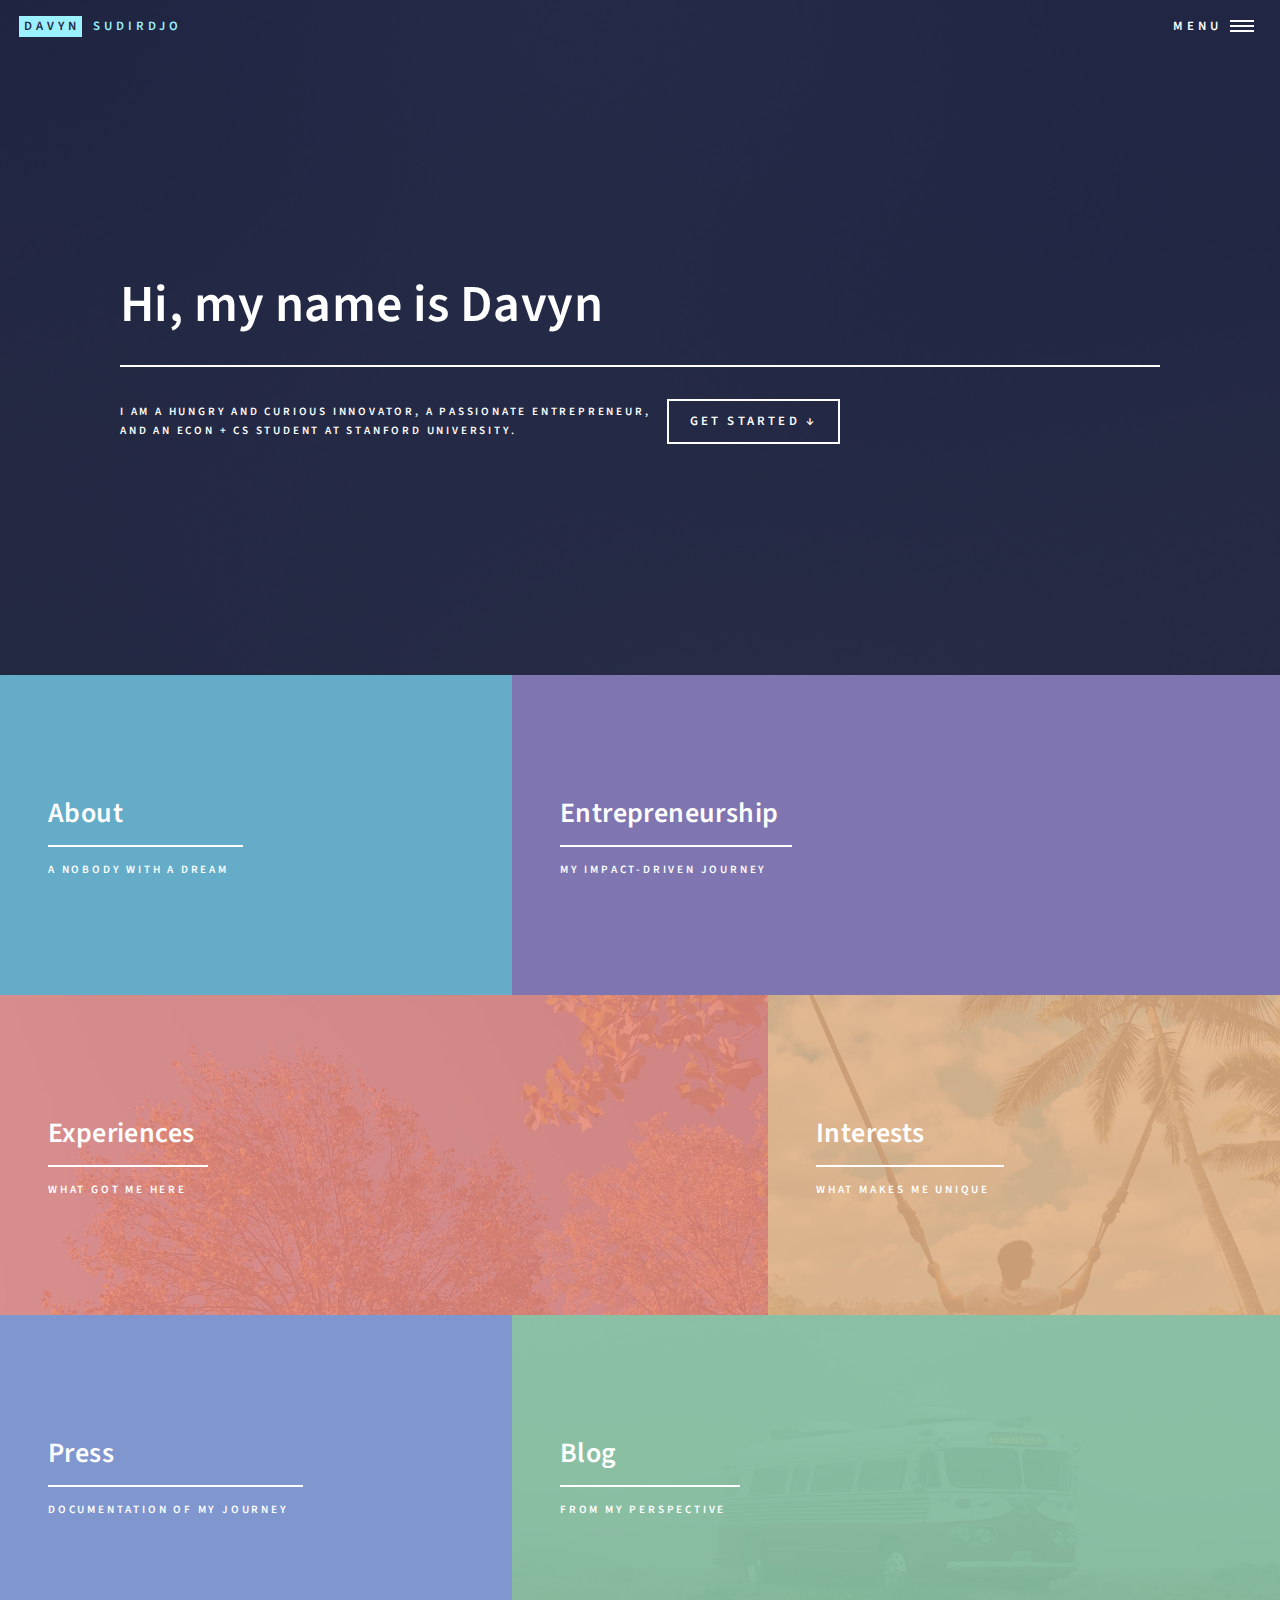
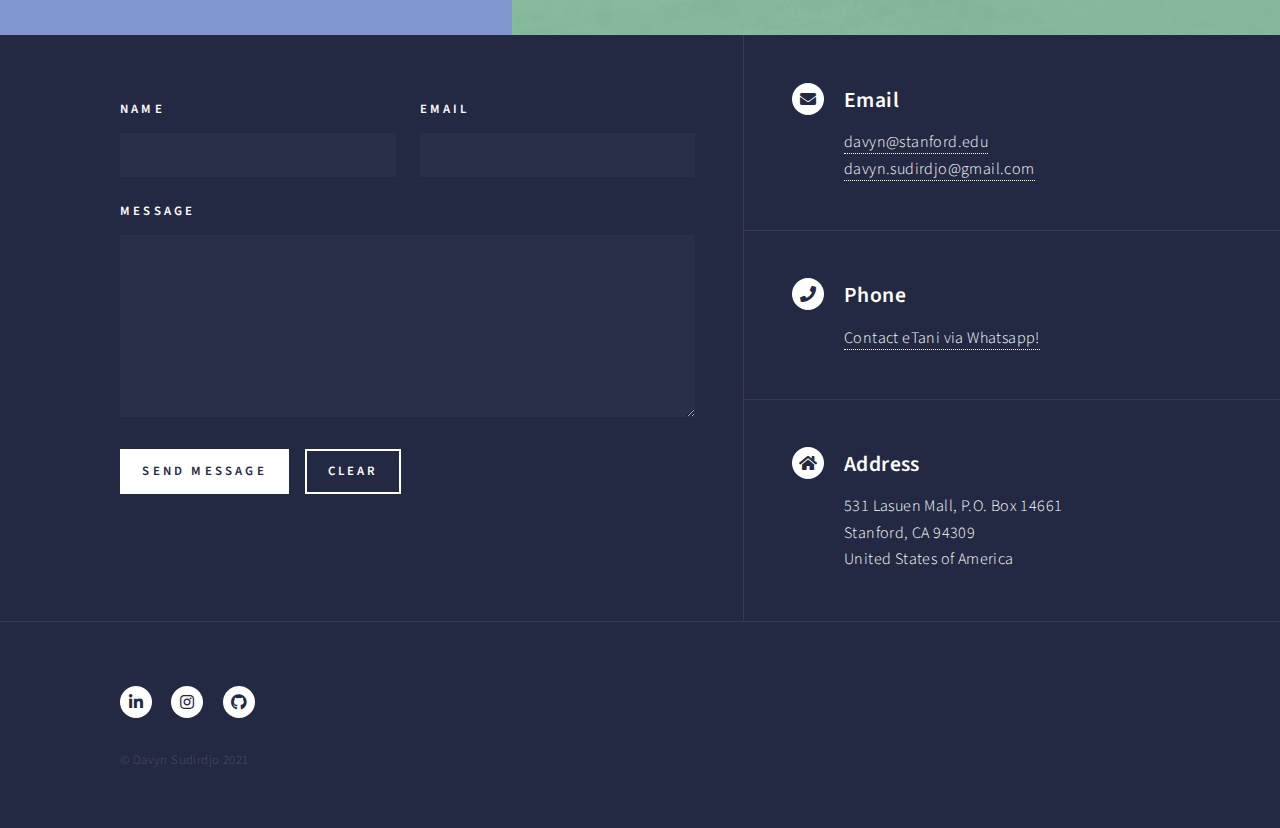
==== commit 771bb477: "Almost final commit" ====
--- a/index.html
+++ b/index.html
@@ -6,7 +6,7 @@
 -->
 <html>
 	<head>
-		<title>Forty by HTML5 UP</title>
+		<title>Davyn Sudirdjo</title>
 		<meta charset="utf-8" />
 		<meta name="viewport" content="width=device-width, initial-scale=1, user-scalable=no" />
 		<link rel="stylesheet" href="assets/css/main.css" />
@@ -29,14 +29,16 @@
 					<nav id="menu">
 						<ul class="links">
 							<li><a href="index.html">Home</a></li>
-							<li><a href="landing.html">Landing</a></li>
-							<li><a href="generic.html">Generic</a></li>
-							<li><a href="elements.html">Elements</a></li>
+							<li><a href="about.html">About Me</a></li>
+							<li><a href="mma.html">Entrepreneurship</a></li>
+							<li><a href="experiences.html">Experiences</a></li>
 						</ul>
+						<!--
 						<ul class="actions stacked">
 							<li><a href="#" class="button primary fit">Get Started</a></li>
 							<li><a href="#" class="button fit">Log In</a></li>
 						</ul>
+					-->
 					</nav>
 
 				<!-- Banner -->
@@ -49,7 +51,7 @@
 								<p>I am a hungry and curious innovator, a passionate entrepreneur, <br />
 								and an econ + CS student at Stanford University.</p>
 								<ul class="actions">
-									<li><a href="#one" class="button next scrolly">Get Started</a></li>
+									<li><a href="#one" class="button scrolly">Get Started &darr;</a></li>
 								</ul>
 							</div>
 						</div>
@@ -65,7 +67,7 @@
 										<img src="images/2.jpg" alt="" />
 									</span>
 									<header class="major">
-										<h3><a href="landing.html" class="link">About</a></h3>
+										<h3><a href="about.html" class="link">About</a></h3>
 										<p>A nobody with a dream</p>
 									</header>
 								</article>
@@ -74,7 +76,7 @@
 										<img src="images/1.jpg" alt="" />
 									</span>
 									<header class="major">
-										<h3><a href="landing.html" class="link">Entrepreneurship</a></h3>
+										<h3><a href="mma.html" class="link">Entrepreneurship</a></h3>
 										<p>my impact-driven journey</p>
 									</header>
 								</article>
@@ -83,7 +85,7 @@
 										<img src="images/8.jpg" alt="" />
 									</span>
 									<header class="major">
-										<h3><a href="landing.html" class="link">Experiences</a></h3>
+										<h3><a href="experiences.html" class="link">Experiences</a></h3>
 										<p>what got me here</p>
 									</header>
 								</article>
@@ -117,6 +119,7 @@
 							</section>
 
 						<!-- Two -->
+						<!--
 							<section id="two">
 								<div class="inner">
 									<header class="major">
@@ -128,74 +131,73 @@
 									</ul>
 								</div>
 							</section>
-
+						-->
 					</div>
 
 				<!-- Contact -->
-					<section id="contact">
-						<div class="inner">
-							<section>
-								<form method="post" action="#">
-									<div class="fields">
-										<div class="field half">
-											<label for="name">Name</label>
-											<input type="text" name="name" id="name" />
-										</div>
-										<div class="field half">
-											<label for="email">Email</label>
-											<input type="text" name="email" id="email" />
-										</div>
-										<div class="field">
-											<label for="message">Message</label>
-											<textarea name="message" id="message" rows="6"></textarea>
-										</div>
-									</div>
-									<ul class="actions">
-										<li><input type="submit" value="Send Message" class="primary" /></li>
-										<li><input type="reset" value="Clear" /></li>
-									</ul>
-								</form>
-							</section>
-							<section class="split">
-								<section>
-									<div class="contact-method">
-										<span class="icon solid alt fa-envelope"></span>
-										<h3>Email</h3>
-										<a href="#">information@untitled.tld</a>
+								<section id="contact">
+									<div class="inner">
+										<section>
+											<form method="post" action="#">
+												<div class="fields">
+													<div class="field half">
+														<label for="name">Name</label>
+														<input type="text" name="name" id="name" />
+													</div>
+													<div class="field half">
+														<label for="email">Email</label>
+														<input type="text" name="email" id="email" />
+													</div>
+													<div class="field">
+														<label for="message">Message</label>
+														<textarea name="message" id="message" rows="6"></textarea>
+													</div>
+												</div>
+												<ul class="actions">
+													<li><input type="submit" value="Send Message" class="primary" /></li>
+													<li><input type="reset" value="Clear" /></li>
+												</ul>
+											</form>
+										</section>
+										<section class="split">
+											<section>
+												<div class="contact-method">
+													<span class="icon solid alt fa-envelope"></span>
+													<h3>Email</h3>
+													<a href="mailto:davyn@stanford.edu">davyn@stanford.edu</a>
+													<a href="mailto:davyn.sudirdjo@gmail.com">davyn.sudirdjo@gmail.com</a>
+												</div>
+											</section>
+											<section>
+												<div class="contact-method">
+													<span class="icon solid alt fa-phone"></span>
+													<h3>Phone</h3>
+													<a href="https://wa.me/6285921212953">Contact eTani via Whatsapp!</a>
+												</div>
+											</section>
+											<section>
+												<div class="contact-method">
+													<span class="icon solid alt fa-home"></span>
+													<h3>Address</h3>
+													<span>531 Lasuen Mall, P.O. Box 14661<br />
+													Stanford, CA 94309<br />
+													United States of America</span>
+												</div>
+											</section>
+										</section>
 									</div>
 								</section>
-								<section>
-									<div class="contact-method">
-										<span class="icon solid alt fa-phone"></span>
-										<h3>Phone</h3>
-										<span>(000) 000-0000 x12387</span>
-									</div>
-								</section>
-								<section>
-									<div class="contact-method">
-										<span class="icon solid alt fa-home"></span>
-										<h3>Address</h3>
-										<span>1234 Somewhere Road #5432<br />
-										Nashville, TN 00000<br />
-										United States of America</span>
-									</div>
-								</section>
-							</section>
-						</div>
-					</section>
 
 				<!-- Footer -->
 					<footer id="footer">
 						<div class="inner">
 							<ul class="icons">
-								<li><a href="#" class="icon brands alt fa-twitter"><span class="label">Twitter</span></a></li>
-								<li><a href="#" class="icon brands alt fa-facebook-f"><span class="label">Facebook</span></a></li>
-								<li><a href="#" class="icon brands alt fa-instagram"><span class="label">Instagram</span></a></li>
-								<li><a href="#" class="icon brands alt fa-github"><span class="label">GitHub</span></a></li>
-								<li><a href="#" class="icon brands alt fa-linkedin-in"><span class="label">LinkedIn</span></a></li>
+								<li><a href="https://www.linkedin.com/in/davynsudirdjo/" class="icon brands alt fa-linkedin-in"><span class="label">LinkedIn</span></a></li>
+								<li><a href="https://www.instagram.com/davynsudirdjo/" class="icon brands alt fa-instagram"><span class="label">Instagram</span></a></li>
+								<li><a href="https://github.com/davyn7" class="icon brands alt fa-github"><span class="label">GitHub</span></a></li>
 							</ul>
 							<ul class="copyright">
-								<li>&copy; Untitled</li><li>Design: <a href="https://html5up.net">HTML5 UP</a></li>
+								<li>&copy; Davyn Sudirdjo 2021</li><!--<li>Design: <a href="https://html5up.net">HTML5 UP</a></li>-->
 							</ul>
 						</div>
 					</footer>
--- a/assets/css/main.css
+++ b/assets/css/main.css
@@ -3950,3 +3950,51 @@
 			opacity: 1;
 			visibility: visible;
 		}
+
+
+/* Dropdown */
+details {
+  border        : 1px solid lightgrey;
+  /*width         : 24em;*/
+  padding       : 0 .6em;
+  border-radius : .3em;
+  margin        : .3em;
+  }
+details > summary  {
+  font-weight   : bold;
+  margin        : 0em -.6em;
+  list-style    : none;
+  display       : block;
+  padding       : .5em;
+  }
+details[open] {
+  padding-bottom : .6em;
+  }
+details[open] summary {
+  border-bottom : 1px solid #aaa;
+  margin-bottom : .6em  ;
+  }
+summary::marker {
+  display : none;
+  }
+summary::-webkit-details-marker {
+  display : none;
+  }
+summary::after {
+  display    : block;
+  float      : right;
+  content    : '\1405';
+  cursor     : pointer;
+  transition : 180ms;
+  transform  : rotate(90deg);
+  }
+details[open] > summary:after {
+  transform  : rotate(-90deg);
+  }
+summary:hover {
+	border-radius : .2em;
+  outline          : none;
+	cursor : pointer;
+	color: #2A2F4A;
+  background-color : whitesmoke;
+  }
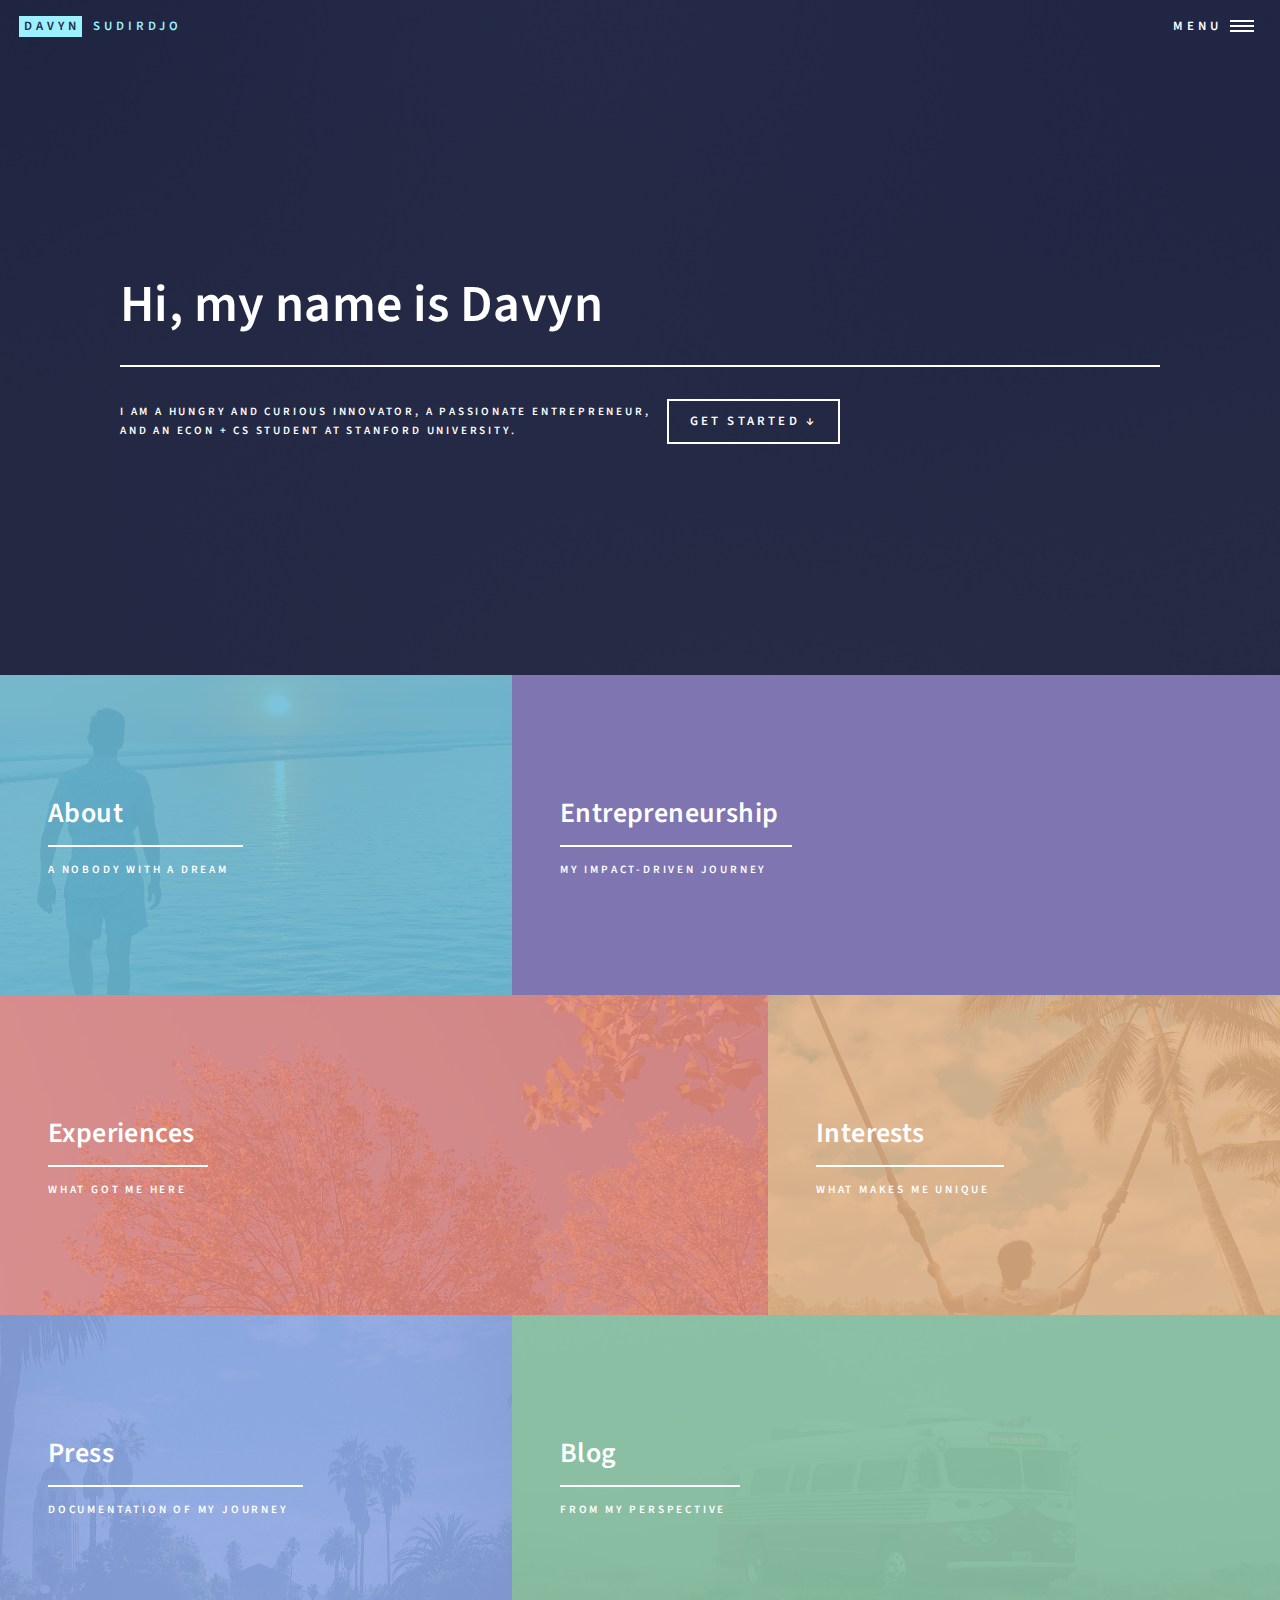
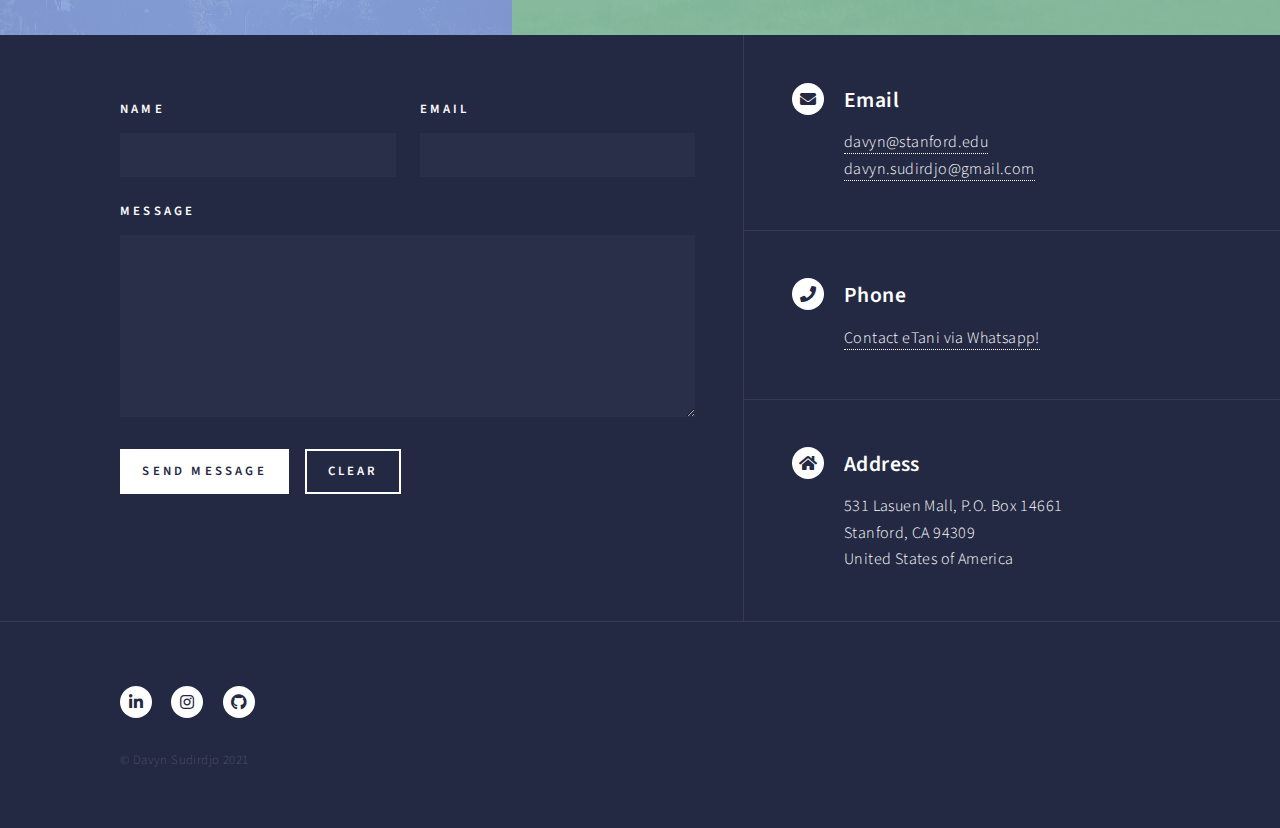
==== commit 2fd634b2: "Almost final commit again" ====
--- a/index.html
+++ b/index.html
@@ -64,7 +64,7 @@
 							<section id="one" class="tiles">
 								<article>
 									<span class="image">
-										<img src="images/2.jpg" alt="" />
+										<img src="images/2.JPG" alt="" />
 									</span>
 									<header class="major">
 										<h3><a href="about.html" class="link">About</a></h3>
@@ -100,7 +100,7 @@
 								</article>
 								<article>
 									<span class="image">
-										<img src="images/4.jpg" alt="" />
+										<img src="images/4.JPG" alt="" />
 									</span>
 									<header class="major">
 										<h3><a href="landing.html" class="link">Press</a></h3>
